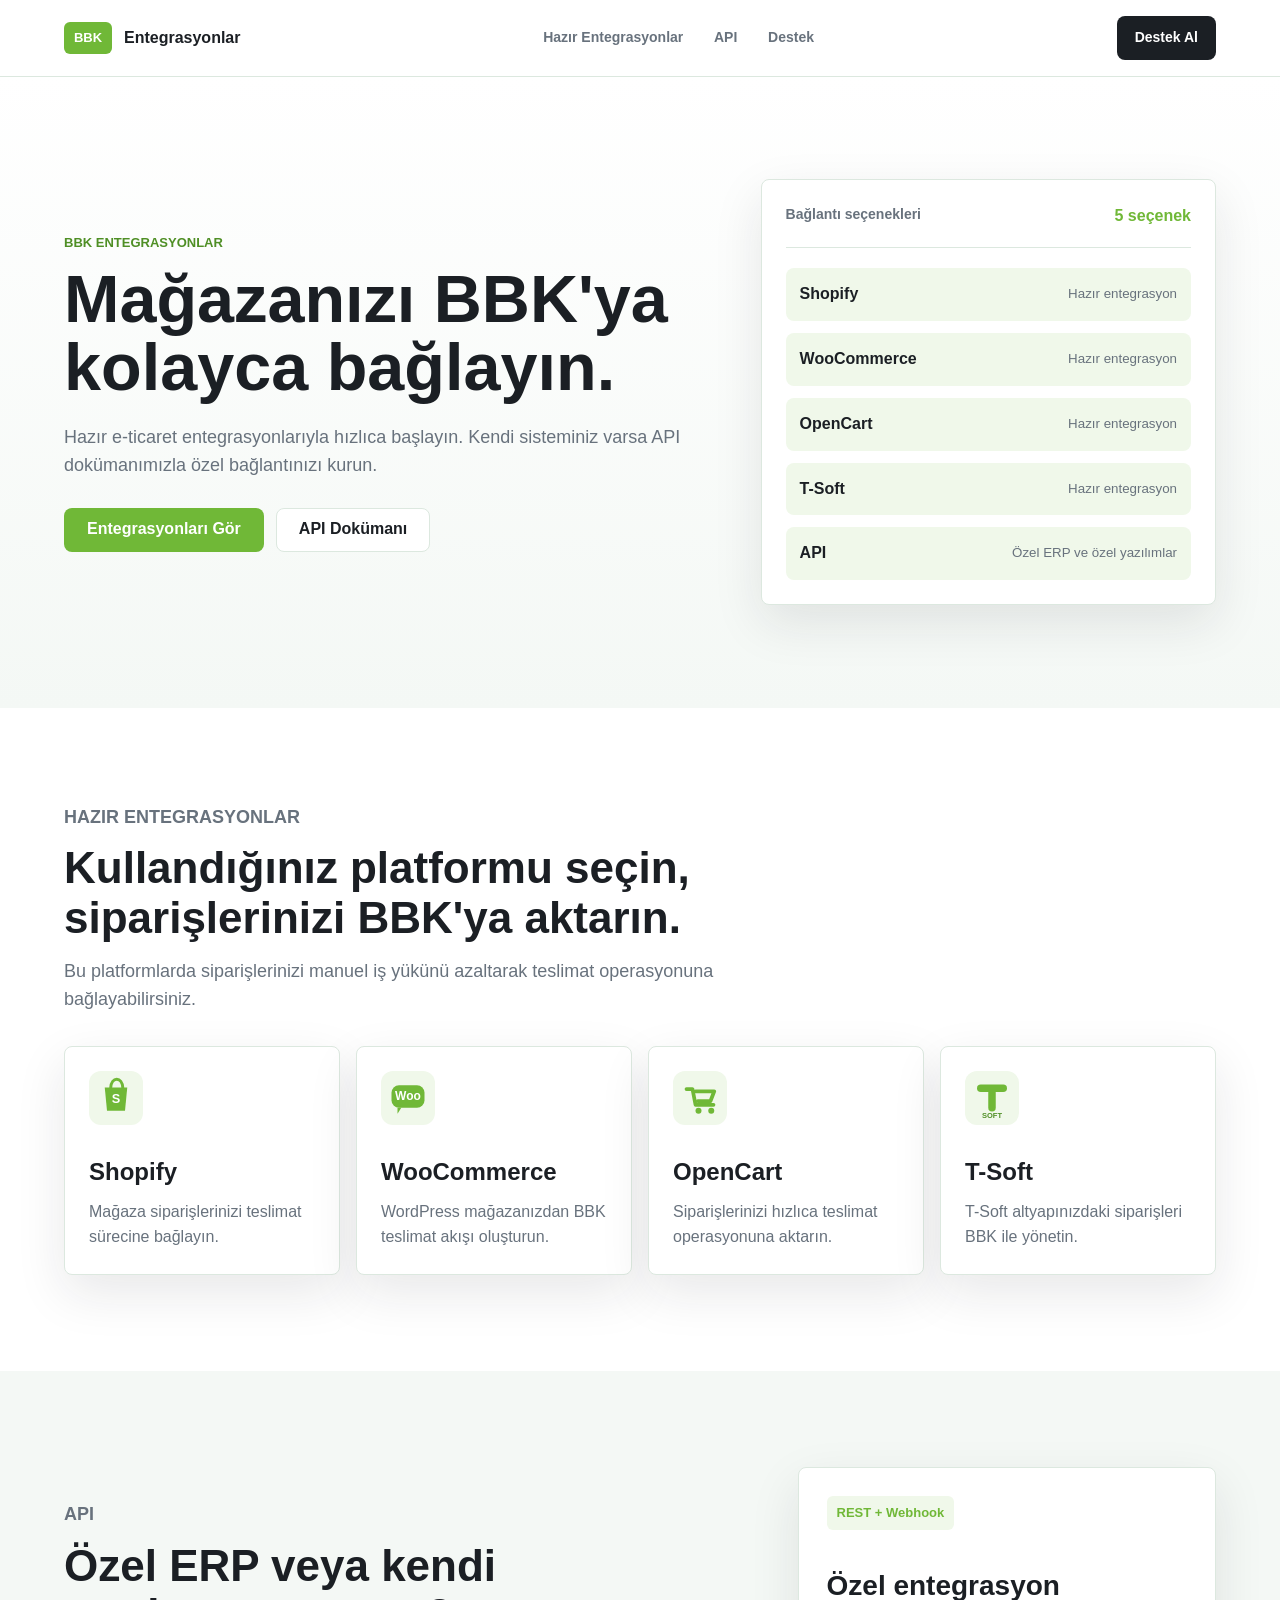
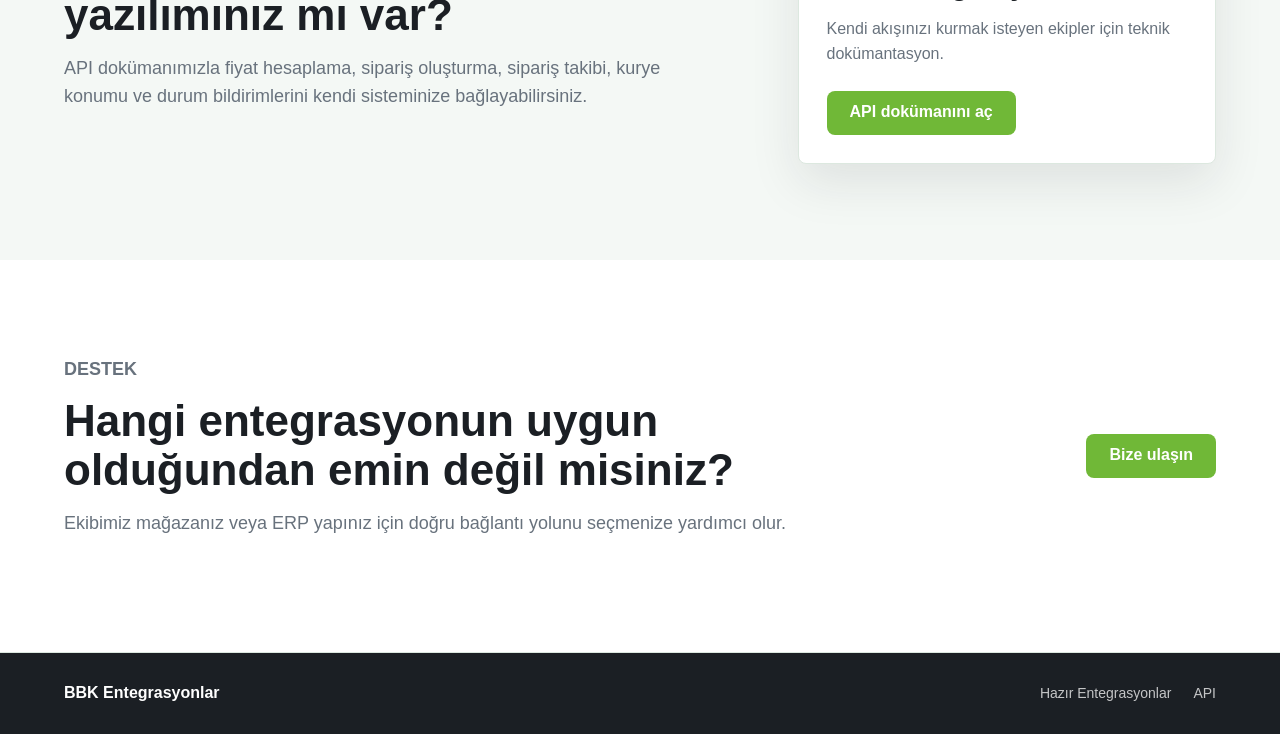
==== index.html @ 5afe287a "Add files via upload" ====
<!doctype html>
<html lang="tr">
  <head>
    <meta charset="UTF-8" />
    <meta name="viewport" content="width=device-width, initial-scale=1.0" />
    <title>BBK Entegrasyonlar</title>
    <meta
      name="description"
      content="BBK ile Shopify, WooCommerce, OpenCart, T-Soft veya API üzerinden kolayca entegrasyon yapın."
    />
    <link rel="stylesheet" href="styles.css" />
  </head>
  <body>
    <header class="site-header">
      <a class="brand" href="#" aria-label="BBK Entegrasyonlar ana sayfa">
        <span class="brand-mark">BBK</span>
        <span>Entegrasyonlar</span>
      </a>
      <nav class="main-nav" aria-label="Ana navigasyon">
        <a href="#ready-integrations">Hazır Entegrasyonlar</a>
        <a href="#api">API</a>
        <a href="#support">Destek</a>
      </nav>
      <a class="header-action" href="#support">Destek Al</a>
    </header>

    <main>
      <section class="hero">
        <div class="hero-copy">
          <p class="eyebrow">BBK Entegrasyonlar</p>
          <h1>Mağazanızı BBK'ya kolayca bağlayın.</h1>
          <p class="hero-lede">
            Hazır e-ticaret entegrasyonlarıyla hızlıca başlayın. Kendi sisteminiz
            varsa API dokümanımızla özel bağlantınızı kurun.
          </p>
          <div class="hero-actions">
            <a class="button primary" href="#ready-integrations">Entegrasyonları Gör</a>
            <a
              class="button secondary"
              href="https://iremarslaner-sudo.github.io/banabikurye-api-docs/"
              target="_blank"
              rel="noreferrer"
              >API Dokümanı</a
            >
          </div>
        </div>
        <div class="hero-panel" aria-label="Entegrasyon seçenekleri özeti">
          <div class="panel-header">
            <span>Bağlantı seçenekleri</span>
            <strong>5 seçenek</strong>
          </div>
          <ul>
            <li><a href="shopify.html"><span>Shopify</span><small>Hazır entegrasyon</small></a></li>
            <li><a href="woocommerce.html"><span>WooCommerce</span><small>Hazır entegrasyon</small></a></li>
            <li><a href="opencart.html"><span>OpenCart</span><small>Hazır entegrasyon</small></a></li>
            <li><a href="t-soft.html"><span>T-Soft</span><small>Hazır entegrasyon</small></a></li>
            <li>
              <a href="https://iremarslaner-sudo.github.io/banabikurye-api-docs/" target="_blank" rel="noreferrer">
                <span>API</span><small>Özel ERP ve özel yazılımlar</small>
              </a>
            </li>
          </ul>
        </div>
      </section>

      <section class="ready-integrations" id="ready-integrations">
        <div class="section-heading">
          <p class="eyebrow">Hazır Entegrasyonlar</p>
          <h2>Kullandığınız platformu seçin, siparişlerinizi BBK'ya aktarın.</h2>
          <p>
            Bu platformlarda siparişlerinizi manuel iş yükünü azaltarak teslimat
            operasyonuna bağlayabilirsiniz.
          </p>
        </div>
        <div class="integration-grid">
          <a class="integration-card" href="shopify.html">
            <img src="assets/logos/shopify.svg" alt="" />
            <strong>Shopify</strong>
            <span>Mağaza siparişlerinizi teslimat sürecine bağlayın.</span>
          </a>
          <a class="integration-card" href="woocommerce.html">
            <img src="assets/logos/woocommerce.svg" alt="" />
            <strong>WooCommerce</strong>
            <span>WordPress mağazanızdan BBK teslimat akışı oluşturun.</span>
          </a>
          <a class="integration-card" href="opencart.html">
            <img src="assets/logos/opencart.svg" alt="" />
            <strong>OpenCart</strong>
            <span>Siparişlerinizi hızlıca teslimat operasyonuna aktarın.</span>
          </a>
          <a class="integration-card" href="t-soft.html">
            <img src="assets/logos/tsoft.svg" alt="" />
            <strong>T-Soft</strong>
            <span>T-Soft altyapınızdaki siparişleri BBK ile yönetin.</span>
          </a>
        </div>
      </section>

      <section class="api-section" id="api">
        <div class="api-copy">
          <p class="eyebrow">API</p>
          <h2>Özel ERP veya kendi yazılımınız mı var?</h2>
          <p>
            API dokümanımızla fiyat hesaplama, sipariş oluşturma, sipariş takibi,
            kurye konumu ve durum bildirimlerini kendi sisteminize bağlayabilirsiniz.
          </p>
        </div>
        <div class="api-card">
          <span>REST + Webhook</span>
          <strong>Özel entegrasyon</strong>
          <p>Kendi akışınızı kurmak isteyen ekipler için teknik dokümantasyon.</p>
          <a
            class="button primary"
            href="https://iremarslaner-sudo.github.io/banabikurye-api-docs/"
            target="_blank"
            rel="noreferrer"
            >API dokümanını aç</a
          >
        </div>
      </section>

      <section class="support" id="support">
        <div>
          <p class="eyebrow">Destek</p>
          <h2>Hangi entegrasyonun uygun olduğundan emin değil misiniz?</h2>
          <p>Ekibimiz mağazanız veya ERP yapınız için doğru bağlantı yolunu seçmenize yardımcı olur.</p>
        </div>
        <a class="button primary" href="mailto:entegrasyon@banabikurye.com">Bize ulaşın</a>
      </section>
    </main>

    <footer class="site-footer">
      <span>BBK Entegrasyonlar</span>
      <nav aria-label="Alt navigasyon">
        <a href="#ready-integrations">Hazır Entegrasyonlar</a>
        <a href="#api">API</a>
      </nav>
    </footer>
  </body>
</html>
---- styles.css ----
:root {
  --ink: #1b1f24;
  --muted: #68727d;
  --paper: #ffffff;
  --soft: #f4f8f5;
  --line: #dce8df;
  --green: #70B837;
  --green-dark: #4f8f25;
  --green-soft: #f0f8ea;
  --shadow: 0 18px 50px rgba(26, 31, 36, 0.1);
}

* {
  box-sizing: border-box;
}

html {
  scroll-behavior: smooth;
}

body {
  margin: 0;
  color: var(--ink);
  background: var(--soft);
  font-family: Arial, Helvetica, sans-serif;
  line-height: 1.55;
}

a {
  color: inherit;
  text-decoration: none;
}

.site-header {
  position: sticky;
  top: 0;
  z-index: 10;
  display: flex;
  align-items: center;
  justify-content: space-between;
  gap: 24px;
  min-height: 74px;
  padding: 16px clamp(20px, 5vw, 72px);
  border-bottom: 1px solid var(--line);
  background: rgba(255, 255, 255, 0.94);
  backdrop-filter: blur(12px);
}

.brand {
  display: inline-flex;
  align-items: center;
  gap: 12px;
  font-weight: 800;
  white-space: nowrap;
}

.brand-mark {
  display: grid;
  width: 48px;
  height: 32px;
  place-items: center;
  border-radius: 6px;
  background: var(--green);
  color: #fff;
  font-size: 13px;
}

.main-nav {
  display: flex;
  gap: clamp(16px, 2.4vw, 32px);
  color: var(--muted);
  font-size: 14px;
  font-weight: 700;
}

.main-nav a:hover {
  color: var(--ink);
}

.header-action,
.button {
  display: inline-flex;
  min-height: 44px;
  align-items: center;
  justify-content: center;
  border-radius: 8px;
  font-weight: 800;
}

.header-action {
  padding: 0 18px;
  background: var(--ink);
  color: #fff;
  font-size: 14px;
}

.button {
  padding: 0 22px;
  border: 1px solid transparent;
}

.button.primary {
  background: var(--green);
  color: #fff;
}

.button.secondary {
  border-color: var(--line);
  background: #fff;
}

.hero {
  display: grid;
  grid-template-columns: minmax(0, 0.98fr) minmax(320px, 0.72fr);
  gap: clamp(32px, 6vw, 82px);
  align-items: center;
  padding: clamp(52px, 8vw, 112px) clamp(20px, 5vw, 72px);
  background: linear-gradient(180deg, #fff 0%, var(--soft) 100%);
}

.hero-copy {
  max-width: 720px;
}

.eyebrow {
  margin: 0 0 12px;
  color: var(--green-dark);
  font-size: 13px;
  font-weight: 800;
  letter-spacing: 0;
  text-transform: uppercase;
}

h1,
h2,
p {
  margin-top: 0;
}

h1 {
  max-width: 680px;
  margin-bottom: 22px;
  font-size: clamp(40px, 5.2vw, 72px);
  line-height: 1.03;
  letter-spacing: 0;
}

h2 {
  margin-bottom: 16px;
  font-size: clamp(28px, 3.5vw, 44px);
  line-height: 1.12;
  letter-spacing: 0;
}

.hero-lede,
.section-heading p,
.api-copy p,
.support p {
  color: var(--muted);
  font-size: 18px;
}

.hero-lede {
  max-width: 620px;
  margin-bottom: 28px;
}

.hero-actions {
  display: flex;
  flex-wrap: wrap;
  gap: 12px;
}

.hero-panel,
.integration-card,
.api-card {
  border: 1px solid var(--line);
  border-radius: 8px;
  background: var(--paper);
  box-shadow: var(--shadow);
}

.hero-panel {
  padding: 24px;
}

.panel-header {
  display: flex;
  justify-content: space-between;
  gap: 16px;
  margin-bottom: 20px;
  padding-bottom: 18px;
  border-bottom: 1px solid var(--line);
}

.panel-header span {
  color: var(--muted);
  font-size: 14px;
  font-weight: 700;
}

.panel-header strong {
  color: var(--green);
}

.hero-panel ul {
  display: grid;
  gap: 12px;
  margin: 0;
  padding: 0;
  list-style: none;
}

.hero-panel li a {
  display: flex;
  align-items: center;
  justify-content: space-between;
  gap: 16px;
  padding: 14px;
  border-radius: 8px;
  background: var(--green-soft);
  transition: transform 0.18s ease;
}

.hero-panel li a:hover {
  transform: translateY(-1px);
}

.hero-panel li span {
  font-weight: 800;
}

.hero-panel small {
  color: var(--muted);
  text-align: right;
}

.ready-integrations,
.api-section,
.support {
  padding: clamp(58px, 8vw, 96px) clamp(20px, 5vw, 72px);
}

.ready-integrations {
  background: #fff;
}

.section-heading {
  max-width: 760px;
  margin-bottom: 32px;
}

.integration-grid {
  display: grid;
  grid-template-columns: repeat(4, minmax(0, 1fr));
  gap: 16px;
}

.integration-card {
  display: block;
  min-height: 190px;
  padding: 24px;
  transition: border-color 0.18s ease, transform 0.18s ease;
}

.integration-card:hover {
  border-color: rgba(112, 184, 55, 0.36);
  transform: translateY(-2px);
}

.integration-card img {
  display: block;
  width: 54px;
  height: 54px;
  margin-bottom: 28px;
}

.integration-grid strong {
  display: block;
  margin-bottom: 10px;
  font-size: 24px;
}

.integration-grid span,
.api-card p {
  color: var(--muted);
}

.api-section {
  display: grid;
  grid-template-columns: minmax(0, 0.8fr) minmax(320px, 0.5fr);
  gap: clamp(28px, 5vw, 72px);
  align-items: center;
  background: var(--soft);
}

.api-copy {
  max-width: 660px;
}

.api-card {
  padding: 28px;
}

.api-card span {
  display: inline-flex;
  margin-bottom: 34px;
  padding: 7px 10px;
  border-radius: 6px;
  background: var(--green-soft);
  color: var(--green);
  font-size: 13px;
  font-weight: 800;
}

.api-card strong {
  display: block;
  margin-bottom: 10px;
  font-size: 28px;
}

.api-card p {
  margin-bottom: 24px;
}

.support {
  display: flex;
  align-items: center;
  justify-content: space-between;
  gap: 28px;
  background: #fff;
}

.support div {
  max-width: 740px;
}

.guide-hero {
  display: grid;
  grid-template-columns: minmax(0, 0.9fr) minmax(280px, 0.42fr);
  gap: clamp(28px, 5vw, 72px);
  align-items: center;
  padding: clamp(48px, 7vw, 92px) clamp(20px, 5vw, 72px);
  background: linear-gradient(180deg, #fff 0%, var(--soft) 100%);
}

.guide-hero-copy {
  max-width: 760px;
}

.guide-hero h1 {
  max-width: 760px;
}

.guide-logo-card {
  display: grid;
  min-height: 260px;
  place-items: center;
  border: 1px solid var(--line);
  border-radius: 8px;
  background: #fff;
  box-shadow: var(--shadow);
}

.guide-logo-card img {
  width: 118px;
  height: 118px;
}

.guide-layout {
  display: grid;
  grid-template-columns: minmax(0, 1fr) 320px;
  gap: clamp(28px, 5vw, 56px);
  align-items: start;
  padding: clamp(54px, 7vw, 90px) clamp(20px, 5vw, 72px);
  background: #fff;
}

.guide-steps {
  display: grid;
  gap: 16px;
  margin: 0;
  padding: 0;
  list-style: none;
  counter-reset: steps;
}

.guide-steps li {
  position: relative;
  padding: 24px 24px 24px 76px;
  border: 1px solid var(--line);
  border-radius: 8px;
  background: #fff;
}

.guide-steps li::before {
  position: absolute;
  top: 24px;
  left: 24px;
  display: grid;
  width: 34px;
  height: 34px;
  place-items: center;
  border-radius: 50%;
  background: var(--green);
  color: #fff;
  content: counter(steps);
  counter-increment: steps;
  font-size: 14px;
  font-weight: 800;
}

.guide-steps h2 {
  margin-bottom: 8px;
  font-size: 22px;
}

.guide-steps p,
.guide-note p,
.related-guides a span {
  color: var(--muted);
}

.guide-side {
  display: grid;
  gap: 16px;
}

.guide-note,
.related-guides {
  padding: 22px;
  border: 1px solid var(--line);
  border-radius: 8px;
  background: var(--soft);
}

.guide-note h2,
.related-guides h2 {
  margin-bottom: 12px;
  font-size: 20px;
}

.related-guides nav {
  display: grid;
  gap: 10px;
}

.related-guides a {
  display: flex;
  align-items: center;
  justify-content: space-between;
  gap: 12px;
  padding: 12px 0;
  border-top: 1px solid var(--line);
  font-weight: 800;
}

.related-guides a:first-child {
  border-top: 0;
}

.site-footer {
  display: flex;
  align-items: center;
  justify-content: space-between;
  gap: 20px;
  padding: 28px clamp(20px, 5vw, 72px);
  border-top: 1px solid var(--line);
  background: var(--ink);
  color: #fff;
}

.site-footer span {
  font-weight: 800;
}

.site-footer nav {
  display: flex;
  gap: 22px;
  color: rgba(255, 255, 255, 0.74);
  font-size: 14px;
}

@media (max-width: 980px) {
  .hero,
  .api-section,
  .guide-hero,
  .guide-layout {
    grid-template-columns: 1fr;
  }

  .integration-grid {
    grid-template-columns: repeat(2, minmax(0, 1fr));
  }
}

@media (max-width: 720px) {
  .site-header {
    position: static;
    align-items: stretch;
    flex-direction: column;
  }

  .main-nav {
    overflow-x: auto;
    padding-bottom: 4px;
  }

  .header-action,
  .button,
  .support .button {
    width: 100%;
  }

  h1 {
    font-size: 42px;
  }

  .hero-actions,
  .support,
  .site-footer {
    align-items: stretch;
    flex-direction: column;
  }

  .integration-grid {
    grid-template-columns: 1fr;
  }

  .hero-panel li a {
    align-items: flex-start;
    flex-direction: column;
    gap: 4px;
  }

  .hero-panel small {
    text-align: left;
  }

  .site-footer nav {
    flex-wrap: wrap;
  }

  .guide-steps li {
    padding: 72px 20px 22px;
  }

  .guide-steps li::before {
    left: 20px;
  }
}
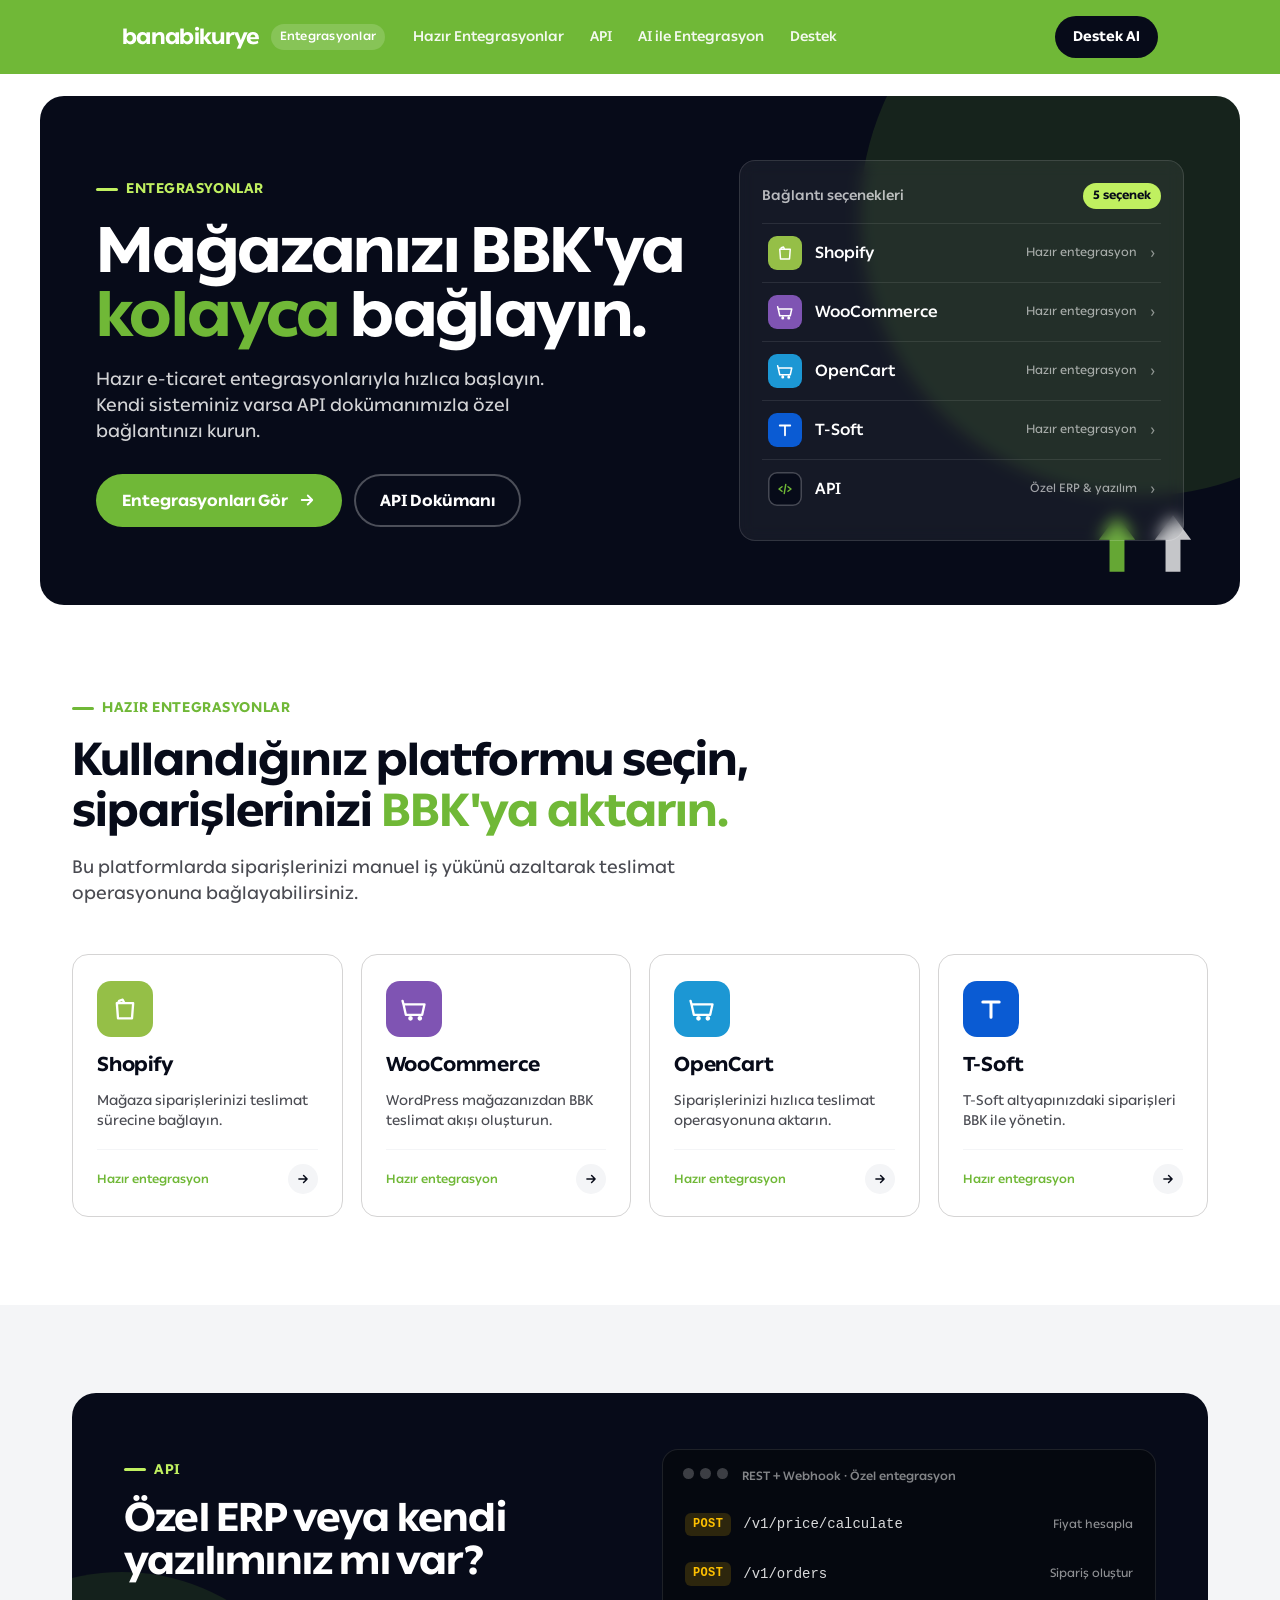
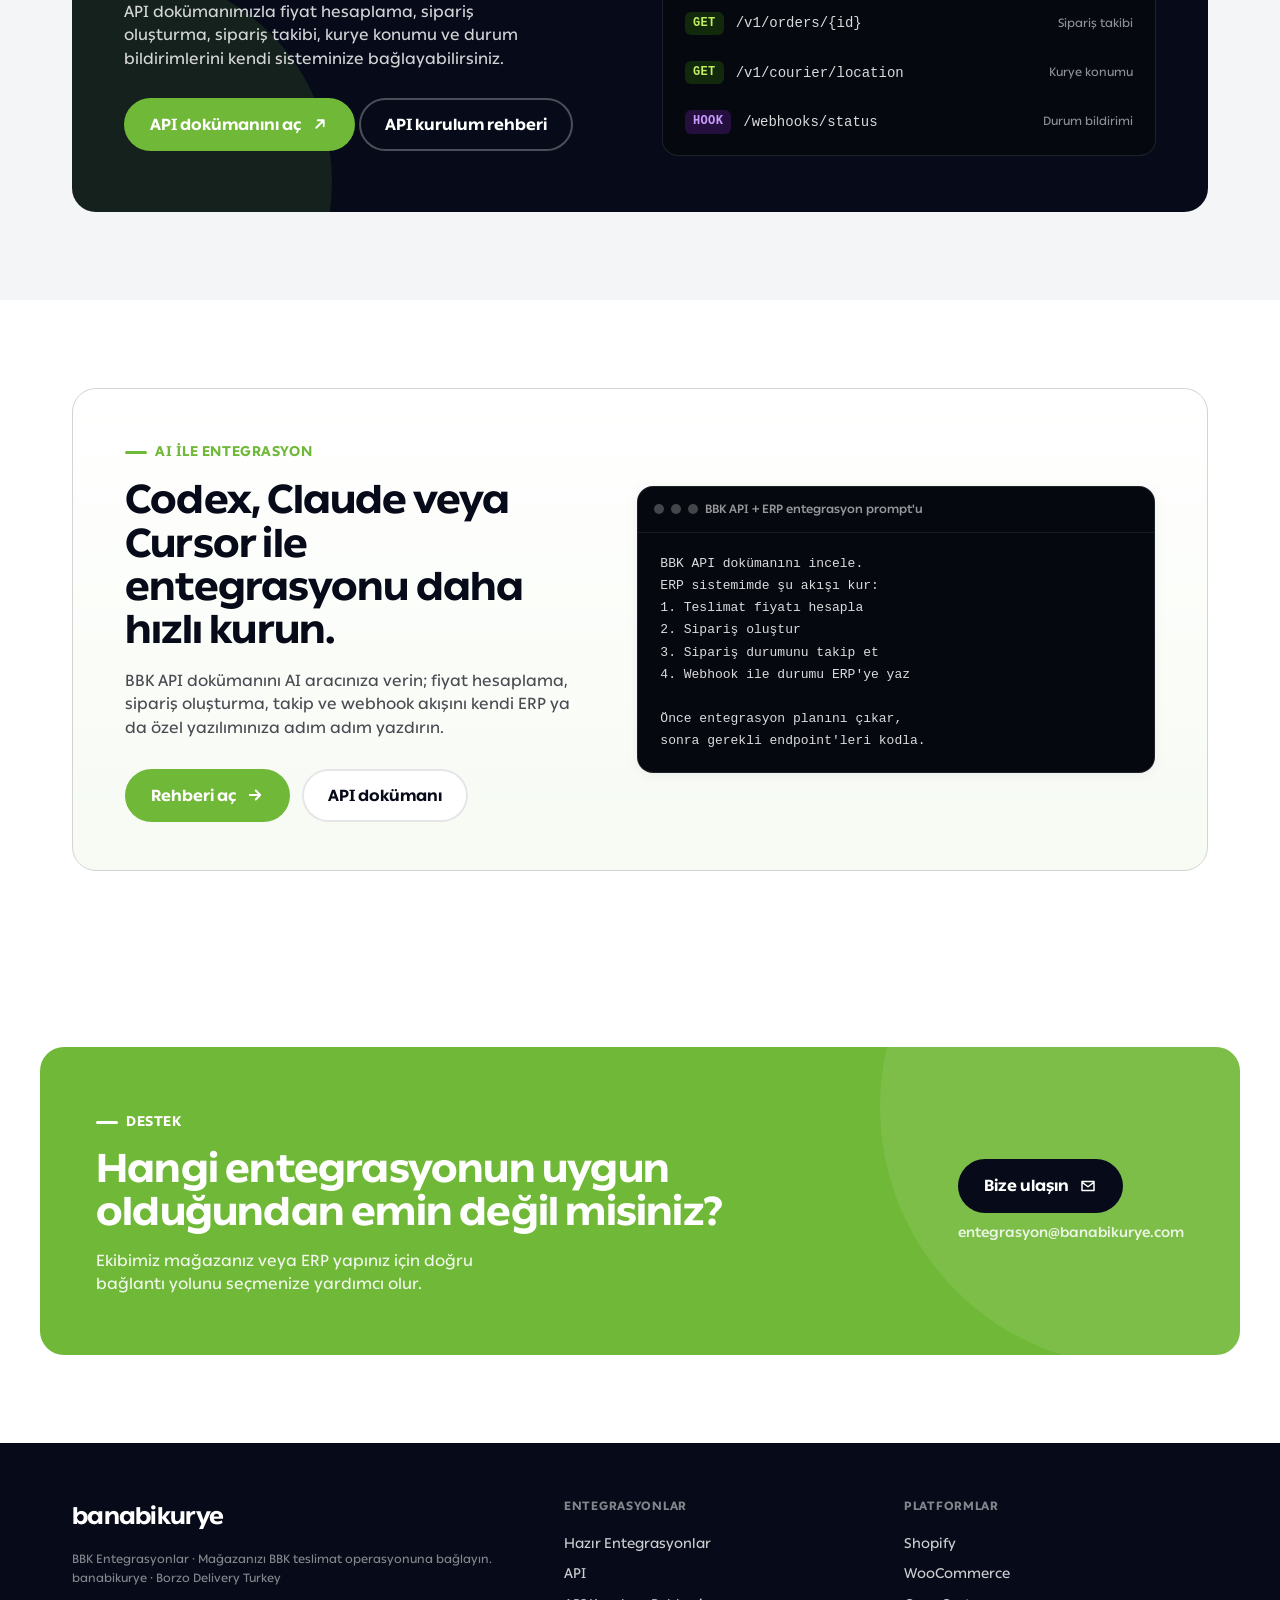
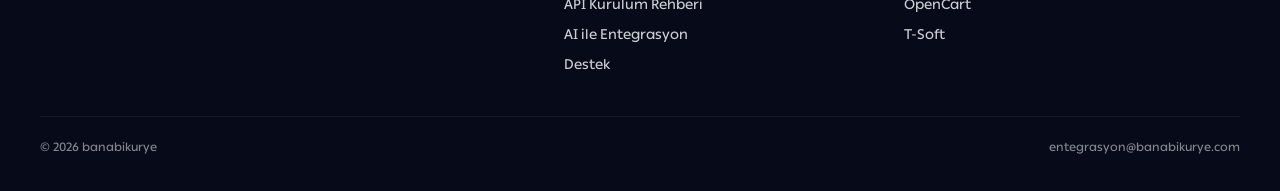
==== commit 59619309: "Add files via upload" ====
--- a/index.html
+++ b/index.html
@@ -1,140 +1,237 @@
 <!doctype html>
 <html lang="tr">
-  <head>
-    <meta charset="UTF-8" />
-    <meta name="viewport" content="width=device-width, initial-scale=1.0" />
-    <title>BBK Entegrasyonlar</title>
-    <meta
-      name="description"
-      content="BBK ile Shopify, WooCommerce, OpenCart, T-Soft veya API üzerinden kolayca entegrasyon yapın."
-    />
-    <link rel="stylesheet" href="styles.css" />
-  </head>
-  <body>
-    <header class="site-header">
-      <a class="brand" href="#" aria-label="BBK Entegrasyonlar ana sayfa">
-        <span class="brand-mark">BBK</span>
-        <span>Entegrasyonlar</span>
-      </a>
-      <nav class="main-nav" aria-label="Ana navigasyon">
-        <a href="#ready-integrations">Hazır Entegrasyonlar</a>
-        <a href="#api">API</a>
-        <a href="#support">Destek</a>
-      </nav>
-      <a class="header-action" href="#support">Destek Al</a>
-    </header>
-
-    <main>
-      <section class="hero">
-        <div class="hero-copy">
-          <p class="eyebrow">BBK Entegrasyonlar</p>
-          <h1>Mağazanızı BBK'ya kolayca bağlayın.</h1>
-          <p class="hero-lede">
-            Hazır e-ticaret entegrasyonlarıyla hızlıca başlayın. Kendi sisteminiz
-            varsa API dokümanımızla özel bağlantınızı kurun.
-          </p>
-          <div class="hero-actions">
-            <a class="button primary" href="#ready-integrations">Entegrasyonları Gör</a>
-            <a
-              class="button secondary"
-              href="https://iremarslaner-sudo.github.io/banabikurye-api-docs/"
-              target="_blank"
-              rel="noreferrer"
-              >API Dokümanı</a
-            >
-          </div>
+<head>
+  <meta charset="UTF-8" />
+  <meta name="viewport" content="width=device-width, initial-scale=1.0" />
+  <title>BBK Entegrasyonlar</title>
+  <meta name="description" content="Mağazanızı BBK teslimat operasyonuna Shopify, WooCommerce, OpenCart, T-Soft veya API ile bağlayın." />
+  <link rel="stylesheet" href="styles.css" />
+</head>
+<body class="home-exact">
+<header class="bar">
+  <div class="wrap">
+    <a class="brand" href="#top" data-screen-label="Brand">
+      <span class="word">banabikurye</span>
+      <span class="sub">Entegrasyonlar</span>
+    </a>
+    <nav>
+      <a href="#ready-integrations">Hazır Entegrasyonlar</a>
+      <a href="#api">API</a>
+      <a href="ai-entegrasyon.html">AI ile Entegrasyon</a>
+      <a href="#support">Destek</a>
+    </nav>
+    <a class="btn btn-ink btn-sm" href="#support">Destek Al</a>
+  </div>
+</header>
+
+<div id="top" class="hero" data-screen-label="Hero">
+  <div class="hero-card">
+    <div class="hero-blob"></div>
+    <div class="hero-arrows">
+      <svg viewBox="0 0 80 120" fill="none"><path d="M40 8 L74 54 L54 54 L54 114 L26 114 L26 54 L6 54 Z" fill="#70B837"></path></svg>
+      <svg viewBox="0 0 80 120" fill="none"><path d="M40 8 L74 54 L54 54 L54 114 L26 114 L26 54 L6 54 Z" fill="#fff" opacity="0.85"></path></svg>
+    </div>
+    <div class="hero-l">
+      <span class="eyebrow on-dark">Entegrasyonlar</span>
+      <h1>Mağazanızı BBK'ya <span class="accent">kolayca</span> bağlayın.</h1>
+      <p class="lead">Hazır e-ticaret entegrasyonlarıyla hızlıca başlayın. Kendi sisteminiz varsa API dokümanımızla özel bağlantınızı kurun.</p>
+      <div class="hero-cta">
+        <a class="btn btn-primary" href="#ready-integrations">
+          Entegrasyonları Gör
+          <svg viewBox="0 0 24 24" fill="none"><path d="M5 12h14M13 6l6 6-6 6" stroke="currentColor" stroke-width="2.4" stroke-linecap="round" stroke-linejoin="round"></path></svg>
+        </a>
+        <a class="btn btn-ghost" href="https://iremarslaner-sudo.github.io/banabikurye-api-docs/" target="_blank" rel="noreferrer">API Dokümanı</a>
+      </div>
+    </div>
+    <div class="opts">
+      <div class="opts-head">
+        <span class="lbl">Bağlantı seçenekleri</span>
+        <span class="cnt">5 seçenek</span>
+      </div>
+      <a class="opt-row" href="shopify.html">
+        <span class="tile" style="background:#95BF47;">
+          <svg width="18" height="18" viewBox="0 0 24 24" fill="none"><path d="M6 7l1-2 3-1 1 2M5 7h14l-1 13H6L5 7z" stroke="#fff" stroke-width="2" stroke-linejoin="round" stroke-linecap="round"></path></svg>
+        </span>
+        <span class="nm">Shopify</span>
+        <span class="dt">Hazır entegrasyon</span>
+        <span class="arr">›</span>
+      </a>
+      <a class="opt-row" href="woocommerce.html">
+        <span class="tile" style="background:#7F54B3;">
+          <svg width="18" height="18" viewBox="0 0 24 24" fill="none"><path d="M3 8h18l-2 9H5L3 8zM3 8l-.8-3M9 21a1 1 0 100-2 1 1 0 000 2zM17 21a1 1 0 100-2 1 1 0 000 2z" stroke="#fff" stroke-width="2" stroke-linecap="round" stroke-linejoin="round"></path></svg>
+        </span>
+        <span class="nm">WooCommerce</span>
+        <span class="dt">Hazır entegrasyon</span>
+        <span class="arr">›</span>
+      </a>
+      <a class="opt-row" href="opencart.html">
+        <span class="tile" style="background:#1C97D4;">
+          <svg width="18" height="18" viewBox="0 0 24 24" fill="none"><path d="M3 8h18l-2 9H5L3 8zM3 8l-.8-3M9 21a1 1 0 100-2 1 1 0 000 2zM17 21a1 1 0 100-2 1 1 0 000 2z" stroke="#fff" stroke-width="2" stroke-linecap="round" stroke-linejoin="round"></path></svg>
+        </span>
+        <span class="nm">OpenCart</span>
+        <span class="dt">Hazır entegrasyon</span>
+        <span class="arr">›</span>
+      </a>
+      <a class="opt-row" href="t-soft.html">
+        <span class="tile" style="background:#0A5BD3;">
+          <svg width="18" height="18" viewBox="0 0 24 24" fill="none"><path d="M5 6h14M12 6v13" stroke="#fff" stroke-width="2.4" stroke-linecap="round"></path></svg>
+        </span>
+        <span class="nm">T-Soft</span>
+        <span class="dt">Hazır entegrasyon</span>
+        <span class="arr">›</span>
+      </a>
+      <a class="opt-row" href="https://iremarslaner-sudo.github.io/banabikurye-api-docs/" target="_blank" rel="noreferrer">
+        <span class="tile" style="background:var(--bb-ink);box-shadow:inset 0 0 0 1.5px rgba(255,255,255,.25);">
+          <svg width="18" height="18" viewBox="0 0 24 24" fill="none"><path d="M8 9l-4 3 4 3M16 9l4 3-4 3M13 6l-2 12" stroke="#70B837" stroke-width="2" stroke-linecap="round" stroke-linejoin="round"></path></svg>
+        </span>
+        <span class="nm">API</span>
+        <span class="dt">Özel ERP &amp; yazılım</span>
+        <span class="arr">›</span>
+      </a>
+    </div>
+  </div>
+</div>
+
+<section id="ready-integrations" data-screen-label="Hazır Entegrasyonlar">
+  <div class="wrap">
+    <div class="sec-head">
+      <span class="eyebrow">Hazır Entegrasyonlar</span>
+      <h2>Kullandığınız platformu seçin, siparişlerinizi <span class="accent">BBK'ya aktarın.</span></h2>
+      <p>Bu platformlarda siparişlerinizi manuel iş yükünü azaltarak teslimat operasyonuna bağlayabilirsiniz.</p>
+    </div>
+    <div class="cards">
+      <a class="pcard" href="shopify.html">
+        <span class="tile" style="background:#95BF47;"><svg width="28" height="28" viewBox="0 0 24 24" fill="none"><path d="M6 7l1-2 3-1 1 2M5 7h14l-1 13H6L5 7z" stroke="#fff" stroke-width="2" stroke-linejoin="round" stroke-linecap="round"></path></svg></span>
+        <h3>Shopify</h3>
+        <p>Mağaza siparişlerinizi teslimat sürecine bağlayın.</p>
+        <div class="foot"><span class="tag">Hazır entegrasyon</span><span class="go"><svg width="14" height="14" viewBox="0 0 24 24" fill="none"><path d="M5 12h14M13 6l6 6-6 6" stroke="currentColor" stroke-width="2.6" stroke-linecap="round" stroke-linejoin="round"></path></svg></span></div>
+      </a>
+      <a class="pcard" href="woocommerce.html">
+        <span class="tile" style="background:#7F54B3;"><svg width="28" height="28" viewBox="0 0 24 24" fill="none"><path d="M3 8h18l-2 9H5L3 8zM3 8l-.8-3M9 21a1 1 0 100-2 1 1 0 000 2zM17 21a1 1 0 100-2 1 1 0 000 2z" stroke="#fff" stroke-width="2" stroke-linecap="round" stroke-linejoin="round"></path></svg></span>
+        <h3>WooCommerce</h3>
+        <p>WordPress mağazanızdan BBK teslimat akışı oluşturun.</p>
+        <div class="foot"><span class="tag">Hazır entegrasyon</span><span class="go"><svg width="14" height="14" viewBox="0 0 24 24" fill="none"><path d="M5 12h14M13 6l6 6-6 6" stroke="currentColor" stroke-width="2.6" stroke-linecap="round" stroke-linejoin="round"></path></svg></span></div>
+      </a>
+      <a class="pcard" href="opencart.html">
+        <span class="tile" style="background:#1C97D4;"><svg width="28" height="28" viewBox="0 0 24 24" fill="none"><path d="M3 8h18l-2 9H5L3 8zM3 8l-.8-3M9 21a1 1 0 100-2 1 1 0 000 2zM17 21a1 1 0 100-2 1 1 0 000 2z" stroke="#fff" stroke-width="2" stroke-linecap="round" stroke-linejoin="round"></path></svg></span>
+        <h3>OpenCart</h3>
+        <p>Siparişlerinizi hızlıca teslimat operasyonuna aktarın.</p>
+        <div class="foot"><span class="tag">Hazır entegrasyon</span><span class="go"><svg width="14" height="14" viewBox="0 0 24 24" fill="none"><path d="M5 12h14M13 6l6 6-6 6" stroke="currentColor" stroke-width="2.6" stroke-linecap="round" stroke-linejoin="round"></path></svg></span></div>
+      </a>
+      <a class="pcard" href="t-soft.html">
+        <span class="tile" style="background:#0A5BD3;"><svg width="28" height="28" viewBox="0 0 24 24" fill="none"><path d="M5 6h14M12 6v13" stroke="#fff" stroke-width="2.6" stroke-linecap="round"></path></svg></span>
+        <h3>T-Soft</h3>
+        <p>T-Soft altyapınızdaki siparişleri BBK ile yönetin.</p>
+        <div class="foot"><span class="tag">Hazır entegrasyon</span><span class="go"><svg width="14" height="14" viewBox="0 0 24 24" fill="none"><path d="M5 12h14M13 6l6 6-6 6" stroke="currentColor" stroke-width="2.6" stroke-linecap="round" stroke-linejoin="round"></path></svg></span></div>
+      </a>
+    </div>
+  </div>
+</section>
+
+<section id="api" class="api" data-screen-label="API">
+  <div class="wrap">
+    <div class="api-card">
+      <div class="blob"></div>
+      <div class="api-l">
+        <span class="eyebrow on-dark">API</span>
+        <h2>Özel ERP veya kendi yazılımınız mı var?</h2>
+        <p>API dokümanımızla fiyat hesaplama, sipariş oluşturma, sipariş takibi, kurye konumu ve durum bildirimlerini kendi sisteminize bağlayabilirsiniz.</p>
+        <a class="btn btn-primary" href="https://iremarslaner-sudo.github.io/banabikurye-api-docs/" target="_blank" rel="noreferrer">
+          API dokümanını aç
+          <svg viewBox="0 0 24 24" fill="none"><path d="M7 17L17 7M9 7h8v8" stroke="currentColor" stroke-width="2.4" stroke-linecap="round" stroke-linejoin="round"></path></svg>
+        </a>
+        <a class="btn btn-ghost" href="api-kurulum-rehberi.html">API kurulum rehberi</a>
+      </div>
+      <div class="endpoints">
+        <div class="ep-bar"><i></i><i></i><i></i><span>REST + Webhook · Özel entegrasyon</span></div>
+        <div class="ep"><span class="verb post">POST</span><span class="path">/v1/price/calculate</span><span class="meta">Fiyat hesapla</span></div>
+        <div class="ep"><span class="verb post">POST</span><span class="path">/v1/orders</span><span class="meta">Sipariş oluştur</span></div>
+        <div class="ep"><span class="verb get">GET</span><span class="path">/v1/orders/{id}</span><span class="meta">Sipariş takibi</span></div>
+        <div class="ep"><span class="verb get">GET</span><span class="path">/v1/courier/location</span><span class="meta">Kurye konumu</span></div>
+        <div class="ep"><span class="verb hook">HOOK</span><span class="path">/webhooks/status</span><span class="meta">Durum bildirimi</span></div>
+      </div>
+    </div>
+  </div>
+</section>
+
+<section id="ai-integration" class="ai-home" data-screen-label="AI ile entegrasyon">
+  <div class="wrap">
+    <div class="ai-home-card">
+      <div class="ai-home-copy">
+        <span class="eyebrow">AI ile Entegrasyon</span>
+        <h2>Codex, Claude veya Cursor ile entegrasyonu daha hızlı kurun.</h2>
+        <p>BBK API dokümanını AI aracınıza verin; fiyat hesaplama, sipariş oluşturma, takip ve webhook akışını kendi ERP ya da özel yazılımınıza adım adım yazdırın.</p>
+        <div class="hero-cta">
+          <a class="btn btn-primary" href="ai-entegrasyon.html">
+            Rehberi aç
+            <svg viewBox="0 0 24 24" fill="none"><path d="M5 12h14M13 6l6 6-6 6" stroke="currentColor" stroke-width="2.4" stroke-linecap="round" stroke-linejoin="round"></path></svg>
+          </a>
+          <a class="btn btn-outline" href="https://iremarslaner-sudo.github.io/banabikurye-api-docs/" target="_blank" rel="noreferrer">API dokümanı</a>
         </div>
-        <div class="hero-panel" aria-label="Entegrasyon seçenekleri özeti">
-          <div class="panel-header">
-            <span>Bağlantı seçenekleri</span>
-            <strong>5 seçenek</strong>
-          </div>
-          <ul>
-            <li><a href="shopify.html"><span>Shopify</span><small>Hazır entegrasyon</small></a></li>
-            <li><a href="woocommerce.html"><span>WooCommerce</span><small>Hazır entegrasyon</small></a></li>
-            <li><a href="opencart.html"><span>OpenCart</span><small>Hazır entegrasyon</small></a></li>
-            <li><a href="t-soft.html"><span>T-Soft</span><small>Hazır entegrasyon</small></a></li>
-            <li>
-              <a href="https://iremarslaner-sudo.github.io/banabikurye-api-docs/" target="_blank" rel="noreferrer">
-                <span>API</span><small>Özel ERP ve özel yazılımlar</small>
-              </a>
-            </li>
-          </ul>
-        </div>
-      </section>
-
-      <section class="ready-integrations" id="ready-integrations">
-        <div class="section-heading">
-          <p class="eyebrow">Hazır Entegrasyonlar</p>
-          <h2>Kullandığınız platformu seçin, siparişlerinizi BBK'ya aktarın.</h2>
-          <p>
-            Bu platformlarda siparişlerinizi manuel iş yükünü azaltarak teslimat
-            operasyonuna bağlayabilirsiniz.
-          </p>
-        </div>
-        <div class="integration-grid">
-          <a class="integration-card" href="shopify.html">
-            <img src="assets/logos/shopify.svg" alt="" />
-            <strong>Shopify</strong>
-            <span>Mağaza siparişlerinizi teslimat sürecine bağlayın.</span>
-          </a>
-          <a class="integration-card" href="woocommerce.html">
-            <img src="assets/logos/woocommerce.svg" alt="" />
-            <strong>WooCommerce</strong>
-            <span>WordPress mağazanızdan BBK teslimat akışı oluşturun.</span>
-          </a>
-          <a class="integration-card" href="opencart.html">
-            <img src="assets/logos/opencart.svg" alt="" />
-            <strong>OpenCart</strong>
-            <span>Siparişlerinizi hızlıca teslimat operasyonuna aktarın.</span>
-          </a>
-          <a class="integration-card" href="t-soft.html">
-            <img src="assets/logos/tsoft.svg" alt="" />
-            <strong>T-Soft</strong>
-            <span>T-Soft altyapınızdaki siparişleri BBK ile yönetin.</span>
-          </a>
-        </div>
-      </section>
-
-      <section class="api-section" id="api">
-        <div class="api-copy">
-          <p class="eyebrow">API</p>
-          <h2>Özel ERP veya kendi yazılımınız mı var?</h2>
-          <p>
-            API dokümanımızla fiyat hesaplama, sipariş oluşturma, sipariş takibi,
-            kurye konumu ve durum bildirimlerini kendi sisteminize bağlayabilirsiniz.
-          </p>
-        </div>
-        <div class="api-card">
-          <span>REST + Webhook</span>
-          <strong>Özel entegrasyon</strong>
-          <p>Kendi akışınızı kurmak isteyen ekipler için teknik dokümantasyon.</p>
-          <a
-            class="button primary"
-            href="https://iremarslaner-sudo.github.io/banabikurye-api-docs/"
-            target="_blank"
-            rel="noreferrer"
-            >API dokümanını aç</a
-          >
-        </div>
-      </section>
-
-      <section class="support" id="support">
-        <div>
-          <p class="eyebrow">Destek</p>
-          <h2>Hangi entegrasyonun uygun olduğundan emin değil misiniz?</h2>
-          <p>Ekibimiz mağazanız veya ERP yapınız için doğru bağlantı yolunu seçmenize yardımcı olur.</p>
-        </div>
-        <a class="button primary" href="mailto:entegrasyon@banabikurye.com">Bize ulaşın</a>
-      </section>
-    </main>
-
-    <footer class="site-footer">
-      <span>BBK Entegrasyonlar</span>
-      <nav aria-label="Alt navigasyon">
-        <a href="#ready-integrations">Hazır Entegrasyonlar</a>
-        <a href="#api">API</a>
-      </nav>
-    </footer>
-  </body>
+      </div>
+      <div class="prompt-card" aria-label="AI entegrasyon prompt örneği">
+        <div class="prompt-top"><i></i><i></i><i></i><span>BBK API + ERP entegrasyon prompt'u</span></div>
+        <pre>BBK API dokümanını incele.
+ERP sistemimde şu akışı kur:
+1. Teslimat fiyatı hesapla
+2. Sipariş oluştur
+3. Sipariş durumunu takip et
+4. Webhook ile durumu ERP'ye yaz
+
+Önce entegrasyon planını çıkar,
+sonra gerekli endpoint'leri kodla.</pre>
+      </div>
+    </div>
+  </div>
+</section>
+
+<section id="support" class="support" data-screen-label="Destek">
+  <div class="wrap">
+    <div class="blob"></div>
+    <div class="support-l">
+      <span class="eyebrow on-green">Destek</span>
+      <h2>Hangi entegrasyonun uygun olduğundan emin değil misiniz?</h2>
+      <p>Ekibimiz mağazanız veya ERP yapınız için doğru bağlantı yolunu seçmenize yardımcı olur.</p>
+    </div>
+    <div class="cta-col">
+      <a class="btn btn-ink" href="mailto:entegrasyon@banabikurye.com">
+        Bize ulaşın
+        <svg viewBox="0 0 24 24" fill="none"><path d="M4 6h16v12H4zM4 7l8 6 8-6" stroke="currentColor" stroke-width="2" stroke-linecap="round" stroke-linejoin="round"></path></svg>
+      </a>
+      <span class="mail">entegrasyon@banabikurye.com</span>
+    </div>
+  </div>
+</section>
+
+<footer data-screen-label="Footer">
+  <div class="wrap">
+    <div>
+      <div class="word">banabikurye</div>
+      <div class="legal">
+        BBK Entegrasyonlar · Mağazanızı BBK teslimat operasyonuna bağlayın.<br>
+        banabikurye · Borzo Delivery Turkey
+      </div>
+    </div>
+    <div class="fcol">
+      <h4>Entegrasyonlar</h4>
+      <a href="#ready-integrations">Hazır Entegrasyonlar</a>
+      <a href="#api">API</a>
+      <a href="api-kurulum-rehberi.html">API Kurulum Rehberi</a>
+      <a href="ai-entegrasyon.html">AI ile Entegrasyon</a>
+      <a href="#support">Destek</a>
+    </div>
+    <div class="fcol">
+      <h4>Platformlar</h4>
+      <a href="shopify.html">Shopify</a>
+      <a href="woocommerce.html">WooCommerce</a>
+      <a href="opencart.html">OpenCart</a>
+      <a href="t-soft.html">T-Soft</a>
+    </div>
+  </div>
+  <div class="foot-base">
+    <span>© 2026 banabikurye</span>
+    <span>entegrasyon@banabikurye.com</span>
+  </div>
+</footer>
+</body>
 </html>
--- a/styles.css
+++ b/styles.css
@@ -1,551 +1,1124 @@
+/* banabikurye design tokens — colors, type, radius, shadow, spacing */
+/* banabikurye — fonts
+   Ping LCG is the brand display family. Files live in /fonts/. */
+
+@font-face {
+  font-family: 'Ping LCG';
+  src: url("assets/fonts/ping-100.otf") format('opentype');
+  font-weight: 100; font-style: normal; font-display: swap;
+}
+@font-face {
+  font-family: 'Ping LCG';
+  src: url("assets/fonts/ping-200.otf") format('opentype');
+  font-weight: 200; font-style: normal; font-display: swap;
+}
+@font-face {
+  font-family: 'Ping LCG';
+  src: url("assets/fonts/ping-250.otf") format('opentype');
+  font-weight: 250; font-style: normal; font-display: swap;
+}
+@font-face {
+  font-family: 'Ping LCG';
+  src: url("assets/fonts/ping-300.otf") format('opentype');
+  font-weight: 300; font-style: normal; font-display: swap;
+}
+@font-face {
+  font-family: 'Ping LCG';
+  src: url("assets/fonts/ping-400.otf") format('opentype');
+  font-weight: 400; font-style: normal; font-display: swap;
+}
+@font-face {
+  font-family: 'Ping LCG';
+  src: url("assets/fonts/ping-500.otf") format('opentype');
+  font-weight: 500; font-style: normal; font-display: swap;
+}
+@font-face {
+  font-family: 'Ping LCG';
+  src: url("assets/fonts/ping-700.otf") format('opentype');
+  font-weight: 700; font-style: normal; font-display: swap;
+}
+@font-face {
+  font-family: 'Ping LCG';
+  src: url("assets/fonts/ping-800.otf") format('opentype');
+  font-weight: 800; font-style: normal; font-display: swap;
+}
+@font-face {
+  font-family: 'Ping LCG';
+  src: url("assets/fonts/ping-900.otf") format('opentype');
+  font-weight: 900; font-style: normal; font-display: swap;
+}
+
+
 :root {
-  --ink: #1b1f24;
-  --muted: #68727d;
-  --paper: #ffffff;
-  --soft: #f4f8f5;
-  --line: #dce8df;
-  --green: #70B837;
-  --green-dark: #4f8f25;
-  --green-soft: #f0f8ea;
-  --shadow: 0 18px 50px rgba(26, 31, 36, 0.1);
-}
-
-* {
-  box-sizing: border-box;
-}
-
-html {
-  scroll-behavior: smooth;
-}
-
-body {
+  /* ---------- Color: primary ---------- */
+  --bb-green: #70B837;          /* #70B837 — main green (primary fill) */
+  --bb-green-hover: #63A731;    /* darken 10% for hover */
+  --bb-green-press: #548F2A;    /* darken 20% for press */
+  --bb-green-dark: #315f18;     /* deep green — card backs, depth */
+  --bb-green-mid: #5a982c;      /* mid green — illustration backs */
+  --bb-lime: #C0F060;           /* approximate light lime — secondary chips */
+
+  /* ---------- Color: combo neutrals ---------- */
+  --bb-ink: #070B19;            /* near-black navy — body text, dark panels */
+  --bb-charcoal: #2D2928;       /* warm black — secondary text */
+  --bb-white: #FFFFFF;
+  --bb-bg-soft: #F7F2E9;        /* paper — rarely used, from brand */
+  --bb-stroke: #D5D4D4;         /* hairline borders */
+  --bb-shadow-soft: #E8E8E8;    /* shadow tint */
+
+  /* ---------- Color: accents / illustration ---------- */
+  --bb-yellow: #FFC100;
+  --bb-orange: #FF8700;
+  --bb-red: #FF3800;
+  --bb-pink: #FFC0E8;
+  --bb-purple: #A62EFF;
+  --bb-magenta: #FF0080;        /* hot pink — price-tag capsule */
+  --bb-blue: #0048FF;           /* link blue */
+
+  /* ---------- Semantic colors ---------- */
+  --fg-1: var(--bb-ink);        /* primary text */
+  --fg-2: #4A4B52;              /* secondary text */
+  --fg-3: #8A8C93;              /* tertiary, captions */
+  --fg-on-green: #FFFFFF;       /* text on primary green */
+  --fg-link: var(--bb-blue);
+  --bg-1: #FFFFFF;              /* page background */
+  --bg-2: #F4F5F7;              /* muted surface */
+  --bg-brand: var(--bb-green);
+  --bg-contrast: var(--bb-ink);
+  --border-1: var(--bb-stroke);
+  --focus-ring: var(--bb-blue);
+
+  /* ---------- Typography ---------- */
+  --font-display: 'Ping LCG', ui-rounded, system-ui, -apple-system, 'Segoe UI', sans-serif;
+  --font-body: 'Ping LCG', ui-rounded, system-ui, -apple-system, 'Segoe UI', sans-serif;
+  --font-mono: ui-monospace, 'SFMono-Regular', Menlo, Consolas, monospace;
+
+  --fw-regular: 400;
+  --fw-medium: 500;
+  --fw-bold: 700;
+  --fw-heavy: 800;
+  --fw-black: 900;
+
+  /* Type scale — ratio-ish, rounded to whole px. Display is heavy (140/110/90). */
+  --fs-xs: 12px;
+  --fs-sm: 14px;
+  --fs-md: 16px;
+  --fs-lg: 18px;
+  --fs-xl: 20px;
+  --fs-2xl: 24px;
+  --fs-3xl: 32px;
+  --fs-4xl: 40px;
+  --fs-5xl: 56px;
+  --fs-6xl: 72px;
+  --fs-7xl: 90px;
+  --fs-8xl: 110px;
+  --fs-9xl: 140px;
+
+  /* Line heights */
+  --lh-tight: 1.0;
+  --lh-display: 1.1;
+  --lh-heading: 1.3;
+  --lh-body: 1.45;
+  --lh-loose: 1.6;
+
+  /* ---------- Spacing (4px base) ---------- */
+  --sp-1: 4px;
+  --sp-2: 8px;
+  --sp-3: 12px;
+  --sp-4: 16px;
+  --sp-5: 24px;
+  --sp-6: 32px;
+  --sp-7: 40px;
+  --sp-8: 48px;
+  --sp-9: 64px;
+  --sp-10: 96px;
+
+  /* ---------- Radius ---------- */
+  --r-xs: 6px;
+  --r-sm: 10px;
+  --r-md: 16px;     /* cards */
+  --r-lg: 24px;     /* large cards, bottom sheets */
+  --r-capsule: 27px; /* price-tag capsule (Figma: 26.87px) */
+  --r-phone: 48px;
+  --r-full: 9999px;
+  --r-blob: 322px;  /* decorative giant rounded square */
+
+  /* ---------- Shadow ---------- */
+  --shadow-xs: 0 1px 2px rgba(7, 11, 25, 0.05);
+  --shadow-sm: 0 1px 13px rgba(7, 11, 25, 0.06);     /* Figma capsule shadow */
+  --shadow-md: 0 4px 20px rgba(7, 11, 25, 0.08);
+  --shadow-lg: 0 12px 40px rgba(7, 11, 25, 0.12);
+  --shadow-focus: 0 0 0 2px var(--bg-1), 0 0 0 4px var(--focus-ring);
+
+  /* ---------- Motion ---------- */
+  --ease-out: cubic-bezier(0.2, 0.7, 0.2, 1);
+  --ease-spring: cubic-bezier(0.34, 1.56, 0.64, 1);
+  --dur-snap: 160ms;
+  --dur-base: 240ms;
+  --dur-slow: 360ms;
+
+  /* ---------- Brand rotations ---------- */
+  --tilt-sticker: -7deg;   /* matrix(0.992, -0.124, ...) */
+  --tilt-sticker-rev: 7deg;
+}
+
+/* ---------- Semantic element defaults ---------- */
+html, body {
+  font-family: var(--font-body);
+  color: var(--fg-1);
+  background: var(--bg-1);
+  font-weight: var(--fw-medium);
+  line-height: var(--lh-body);
+  -webkit-font-smoothing: antialiased;
+}
+
+h1, .h1 {
+  font-family: var(--font-display);
+  font-weight: var(--fw-bold);
+  font-size: var(--fs-7xl);
+  line-height: var(--lh-display);
+  letter-spacing: -0.01em;
   margin: 0;
-  color: var(--ink);
-  background: var(--soft);
-  font-family: Arial, Helvetica, sans-serif;
+}
+h2, .h2 {
+  font-family: var(--font-display);
+  font-weight: var(--fw-bold);
+  font-size: var(--fs-5xl);
+  line-height: var(--lh-display);
+  letter-spacing: -0.005em;
+  margin: 0;
+}
+h3, .h3 {
+  font-family: var(--font-display);
+  font-weight: var(--fw-bold);
+  font-size: var(--fs-3xl);
+  line-height: var(--lh-heading);
+  margin: 0;
+}
+h4, .h4 {
+  font-family: var(--font-display);
+  font-weight: var(--fw-bold);
+  font-size: var(--fs-xl);
+  line-height: var(--lh-heading);
+  margin: 0;
+}
+p, .p {
+  font-size: var(--fs-md);
+  font-weight: var(--fw-medium);
+  line-height: var(--lh-body);
+  margin: 0;
+}
+small, .caption {
+  font-size: var(--fs-sm);
+  font-weight: var(--fw-medium);
+  color: var(--fg-2);
+}
+a {
+  color: var(--fg-link);
+  text-decoration: underline;
+  text-underline-offset: 2px;
+}
+code, .code {
+  font-family: var(--font-mono);
+  font-size: 0.92em;
+  background: var(--bg-2);
+  padding: 2px 6px;
+  border-radius: var(--r-xs);
+}
+
+/* ---------- Brand utilities ---------- */
+.bb-panel-green {
+  background: var(--bb-green);
+  color: var(--fg-on-green);
+}
+.bb-panel-dark {
+  background: var(--bb-ink);
+  color: var(--fg-on-green);
+}
+.bb-capsule {
+  display: inline-flex;
+  align-items: center;
+  padding: 14px 22px;
+  border-radius: var(--r-capsule);
+  background: var(--bb-magenta);
+  color: #fff;
+  font-weight: var(--fw-bold);
+  box-shadow: var(--shadow-sm);
+}
+.bb-capsule-tilt {
+  transform: rotate(var(--tilt-sticker));
+}
+.bb-blob {
+  position: absolute;
+  width: 700px;
+  height: 700px;
+  border-radius: var(--r-blob);
+  background: rgba(205, 206, 209, 0.9);
+  mix-blend-mode: multiply;
+  pointer-events: none;
+}
+
+
+  * { box-sizing: border-box; }
+  html { scroll-behavior: smooth; }
+  body { margin: 0; background: var(--bg-1); color: var(--fg-1); font-family: var(--font-body); -webkit-font-smoothing: antialiased; }
+  a { color: inherit; text-decoration: none; }
+  .wrap { max-width: 1100px; margin: 0 auto; padding-inline: 32px; }
+  .accent { color: var(--bb-green); }
+
+  .eyebrow { display: inline-flex; align-items: center; gap: 8px; font-size: var(--fs-sm); font-weight: var(--fw-heavy); letter-spacing: 0.04em; text-transform: uppercase; color: var(--bb-green); }
+  .eyebrow::before { content: ""; width: 22px; height: 3px; border-radius: 2px; background: var(--bb-green); }
+  .eyebrow.on-dark { color: var(--bb-lime); } .eyebrow.on-dark::before { background: var(--bb-lime); }
+
+  .btn { display: inline-flex; align-items: center; gap: 10px; font-family: var(--font-body); font-weight: var(--fw-heavy); font-size: var(--fs-md); border: none; cursor: pointer; padding: 15px 26px; border-radius: var(--r-full); transition: transform var(--dur-snap) var(--ease-out), background var(--dur-snap) var(--ease-out), box-shadow var(--dur-snap) var(--ease-out); white-space: nowrap; }
+  .btn svg { width: 18px; height: 18px; }
+  .btn-primary { background: var(--bb-green); color: #fff; }
+  .btn-primary:hover { background: var(--bb-green-hover); transform: translateY(-1px); }
+  .btn-primary:active { transform: scale(.98); background: var(--bb-green-press); }
+  .btn-ghost { background: transparent; color: #fff; box-shadow: inset 0 0 0 2px rgba(255,255,255,.28); }
+  .btn-ghost:hover { box-shadow: inset 0 0 0 2px rgba(255,255,255,.6); transform: translateY(-1px); }
+  .btn-ink { background: var(--bb-ink); color: #fff; }
+  .btn-ink:hover { transform: translateY(-1px); }
+  .btn-sm { padding: 11px 18px; font-size: var(--fs-sm); }
+
+  /* Header */
+  header.bar { position: sticky; top: 0; z-index: 50; background: var(--bb-green); color: #fff; }
+  header.bar .wrap { display: flex; align-items: center; gap: 28px; padding-block: 16px; max-width: 1100px; }
+  .brand { display: flex; align-items: center; gap: 11px; }
+  .brand .word { font-weight: var(--fw-heavy); font-size: 22px; letter-spacing: -0.03em; line-height: 1; }
+  .brand .sub { font-size: var(--fs-xs); font-weight: var(--fw-bold); background: rgba(255,255,255,.16); padding: 4px 9px; border-radius: var(--r-full); }
+  header.bar nav { display: flex; gap: 26px; flex: 1; font-size: var(--fs-sm); font-weight: var(--fw-bold); }
+  header.bar nav a { opacity: .92; transition: opacity var(--dur-snap); }
+  header.bar nav a:hover { opacity: 1; }
+  @media (max-width: 860px) { header.bar nav { display: none; } }
+
+  /* Breadcrumb */
+  .crumb { padding: 20px 32px 0; }
+  .crumb .wrap { display: flex; align-items: center; gap: 8px; font-size: var(--fs-sm); font-weight: var(--fw-bold); color: var(--fg-3); }
+  .crumb a:hover { color: var(--bb-green); }
+  .crumb .sep { opacity: .5; }
+  .crumb .here { color: var(--fg-1); }
+
+  /* Hero */
+  .hero { padding: 18px 32px 0; }
+  .hero-card { max-width: 1100px; margin: 0 auto; background: var(--bb-ink); color: #fff; border-radius: var(--r-lg); overflow: hidden; position: relative; display: grid; grid-template-columns: 1.1fr .9fr; gap: 40px; padding: 56px 52px; align-items: center; }
+  .hero-blob { position: absolute; width: 520px; height: 520px; border-radius: var(--r-blob); background: #95BF47; opacity: .16; right: -170px; top: -150px; transform: rotate(12deg); pointer-events: none; }
+  .hero-l { position: relative; z-index: 2; }
+  .hero-eyebrow { display: inline-flex; align-items: center; gap: 10px; }
+  .hero-eyebrow .lt { width: 30px; height: 30px; border-radius: 8px; background: #95BF47; display: grid; place-items: center; }
+  .hero h1 { font-family: var(--font-display); font-weight: var(--fw-heavy); font-size: clamp(36px, 4.4vw, var(--fs-6xl)); line-height: 1.02; letter-spacing: -0.025em; margin: 16px 0 0; text-wrap: balance; }
+  .hero p.lead { font-size: var(--fs-lg); font-weight: var(--fw-medium); line-height: var(--lh-body); opacity: .82; margin: 18px 0 0; max-width: 460px; }
+  .hero-cta { display: flex; gap: 12px; margin-top: 28px; flex-wrap: wrap; }
+
+  /* Hero right — what you'll set up */
+  .hero-r { position: relative; z-index: 2; background: rgba(255,255,255,.06); border: 1px solid rgba(255,255,255,.12); border-radius: var(--r-md); padding: 22px; backdrop-filter: blur(8px); }
+  .hero-r .ttl { font-size: var(--fs-sm); font-weight: var(--fw-bold); opacity: .65; margin-bottom: 12px; }
+  .hero-r ul { list-style: none; margin: 0; padding: 0; display: flex; flex-direction: column; gap: 12px; }
+  .hero-r li { display: flex; align-items: center; gap: 12px; font-size: var(--fs-md); font-weight: var(--fw-bold); }
+  .hero-r li .ck { width: 24px; height: 24px; border-radius: var(--r-full); background: var(--bb-green); display: grid; place-items: center; flex: none; }
+  .hero-r .time { margin-top: 16px; padding-top: 14px; border-top: 1px solid rgba(255,255,255,.1); font-size: var(--fs-sm); font-weight: var(--fw-medium); opacity: .7; display: flex; align-items: center; gap: 8px; }
+
+  @media (max-width: 820px) { .hero-card { grid-template-columns: 1fr; padding: 40px 28px; } }
+
+  /* Steps */
+  section { padding-block: 80px; }
+  .sec-head { max-width: 680px; }
+  .sec-head h2 { font-family: var(--font-display); font-weight: var(--fw-heavy); font-size: clamp(28px, 3.4vw, var(--fs-5xl)); line-height: var(--lh-display); letter-spacing: -0.02em; margin: 16px 0 0; }
+  .sec-head p { font-size: var(--fs-lg); font-weight: var(--fw-medium); color: var(--fg-2); margin: 16px 0 0; }
+
+  .timeline { margin-top: 52px; display: flex; flex-direction: column; gap: 28px; }
+  .step { display: grid; grid-template-columns: 64px 1fr; gap: 24px; position: relative; }
+  .step .rail { display: flex; flex-direction: column; align-items: center; }
+  .step .num { width: 56px; height: 56px; border-radius: var(--r-full); background: var(--bb-green); color: #fff; display: grid; place-items: center; font-family: var(--font-display); font-weight: var(--fw-heavy); font-size: var(--fs-2xl); flex: none; box-shadow: var(--shadow-sm); z-index: 2; }
+  .step .line { width: 3px; flex: 1; background: var(--border-1); margin-top: 8px; border-radius: 2px; }
+  .step:last-child .line { display: none; }
+  .step .body { background: #fff; border: 1px solid var(--border-1); border-radius: var(--r-md); padding: 28px 30px; margin-bottom: 4px; }
+  .step h3 { font-family: var(--font-display); font-weight: var(--fw-heavy); font-size: var(--fs-2xl); line-height: 1.2; letter-spacing: -0.01em; margin: 0; }
+  .step .desc { font-size: var(--fs-md); font-weight: var(--fw-medium); color: var(--fg-2); margin: 12px 0 0; line-height: var(--lh-body); max-width: 640px; }
+  .step ul.checks { list-style: none; margin: 18px 0 0; padding: 0; display: grid; gap: 10px; }
+  .step ul.checks li { display: flex; align-items: flex-start; gap: 11px; font-size: var(--fs-md); font-weight: var(--fw-medium); color: var(--fg-1); line-height: var(--lh-heading); }
+  .step ul.checks li .dot { width: 20px; height: 20px; border-radius: var(--r-full); background: rgba(112,184,55,.14); display: grid; place-items: center; flex: none; margin-top: 1px; }
+
+  /* Browser frame for screenshots */
+  .shot { margin-top: 22px; border-radius: var(--r-md); overflow: hidden; border: 1px solid var(--border-1); box-shadow: var(--shadow-sm); }
+  .shot .top { background: var(--bg-2); padding: 11px 14px; display: flex; align-items: center; gap: 8px; border-bottom: 1px solid var(--border-1); }
+  .shot .top i { width: 11px; height: 11px; border-radius: var(--r-full); }
+  .shot .top i.r { background: #FF5F57; } .shot .top i.y { background: #FEBC2E; } .shot .top i.g { background: #28C840; }
+  .shot .top .url { margin-left: 10px; background: #fff; border: 1px solid var(--border-1); border-radius: var(--r-full); padding: 4px 14px; font-size: var(--fs-xs); font-weight: var(--fw-medium); color: var(--fg-3); flex: 1; max-width: 340px; }
+  .shot .img { background: var(--bg-2); display: block; min-height: 160px; }
+  .shot img { display: block; width: 100%; height: auto; }
+  .cap { font-size: var(--fs-sm); font-weight: var(--fw-medium); color: var(--fg-3); margin: 12px 2px 0; font-style: italic; }
+
+  .step.done .num { background: var(--bb-ink); }
+  .step.done .body { background: linear-gradient(180deg, rgba(112,184,55,.06), rgba(112,184,55,0)); border-color: rgba(112,184,55,.4); }
+
+  @media (max-width: 600px) { .step { grid-template-columns: 48px 1fr; gap: 14px; } .step .num { width: 44px; height: 44px; font-size: var(--fs-xl); } .step .body { padding: 22px 20px; } }
+
+  /* App callout */
+  .app { background: var(--bg-2); }
+  .app .wrap { background: var(--bb-ink); color: #fff; border-radius: var(--r-lg); padding: 48px 48px; position: relative; overflow: hidden; display: grid; grid-template-columns: 1fr auto; gap: 32px; align-items: center; }
+  .app .blob { position: absolute; width: 380px; height: 380px; border-radius: var(--r-blob); background: #95BF47; opacity: .14; left: -130px; bottom: -160px; }
+  .app .l { position: relative; z-index: 2; }
+  .app h2 { font-family: var(--font-display); font-weight: var(--fw-heavy); font-size: var(--fs-3xl); margin: 12px 0 0; letter-spacing: -0.02em; }
+  .app p { font-size: var(--fs-md); font-weight: var(--fw-medium); opacity: .82; margin: 12px 0 0; max-width: 460px; }
+  @media (max-width: 700px) { .app .wrap { grid-template-columns: 1fr; padding: 36px 26px; } }
+
+  /* Note */
+  .note .wrap { display: flex; gap: 18px; align-items: flex-start; background: #FFFBEB; border: 1px solid rgba(255,193,0,.5); border-radius: var(--r-md); padding: 26px 28px; max-width: 1036px; }
+  .note .ic { width: 42px; height: 42px; border-radius: 12px; background: var(--bb-yellow); display: grid; place-items: center; flex: none; }
+  .note h4 { font-family: var(--font-display); font-weight: var(--fw-heavy); font-size: var(--fs-lg); margin: 0; }
+  .note p { font-size: var(--fs-md); font-weight: var(--fw-medium); color: var(--fg-2); margin: 8px 0 0; line-height: var(--lh-body); }
+
+  /* Other guides */
+  .guides { display: grid; grid-template-columns: repeat(3, 1fr); gap: 18px; margin-top: 44px; }
+  @media (max-width: 760px) { .guides { grid-template-columns: 1fr; } }
+  .gcard { background: #fff; border: 1px solid var(--border-1); border-radius: var(--r-md); padding: 24px 24px; display: flex; align-items: center; gap: 16px; transition: transform var(--dur-base) var(--ease-out), box-shadow var(--dur-base) var(--ease-out), border-color var(--dur-base); }
+  .gcard:hover { transform: translateY(-3px); box-shadow: var(--shadow-md); border-color: transparent; }
+  .gcard .tile { width: 46px; height: 46px; border-radius: 12px; display: grid; place-items: center; flex: none; }
+  .gcard .nm { font-size: var(--fs-lg); font-weight: var(--fw-heavy); flex: 1; }
+  .gcard .go { color: var(--fg-3); transition: transform var(--dur-snap), color var(--dur-snap); }
+  .gcard:hover .go { color: var(--bb-green); transform: translateX(3px); }
+
+  /* Footer */
+  footer { background: var(--bb-ink); color: #fff; padding: 56px 32px 34px; }
+  footer .wrap { display: grid; grid-template-columns: 1.5fr 1fr 1fr; gap: 36px; max-width: 1100px; }
+  footer .word { font-weight: var(--fw-heavy); font-size: 24px; letter-spacing: -0.03em; }
+  footer .legal { font-size: var(--fs-xs); font-weight: var(--fw-medium); opacity: .5; margin-top: 16px; line-height: 1.6; max-width: 420px; }
+  footer .fcol h4 { font-size: var(--fs-xs); font-weight: var(--fw-heavy); text-transform: uppercase; letter-spacing: .06em; opacity: .5; margin: 0 0 14px; }
+  footer .fcol a { display: block; font-size: var(--fs-sm); font-weight: var(--fw-medium); opacity: .8; padding: 5px 0; transition: opacity var(--dur-snap); }
+  footer .fcol a:hover { opacity: 1; }
+  .foot-base { max-width: 1100px; margin: 36px auto 0; padding-top: 22px; border-top: 1px solid rgba(255,255,255,.1); display: flex; justify-content: space-between; font-size: var(--fs-xs); font-weight: var(--fw-medium); opacity: .5; }
+  @media (max-width: 740px) { footer .wrap { grid-template-columns: 1fr 1fr; } }
+
+  .app-actions { position: relative; z-index: 2; display: flex; gap: 12px; flex-wrap: wrap; justify-content: flex-end; }
+  .btn.btn-outline { background: #fff; color: var(--bb-ink); box-shadow: inset 0 0 0 2px rgba(7,11,25,.1); }
+  .platform-logo { width: 54px; height: 54px; object-fit: contain; }
+  @media (max-width: 700px) { .app-actions { justify-content: stretch; } .app-actions .btn { width: 100%; justify-content: center; } }
+
+/* Home landing page */
+.home-page {
+  background: #fff;
+  color: var(--bb-ink);
+}
+.home-page .home-wrap {
+  width: min(100% - 64px, 868px);
+  margin: 0 auto;
+}
+.home-page .home-bar {
+  position: sticky;
+  height: 54px;
+  display: flex;
+  align-items: center;
+  background: #43c400;
+}
+.home-page .home-bar .wrap {
+  max-width: 820px;
+  width: min(100% - 64px, 820px);
+  padding: 0;
+  gap: 22px;
+}
+.home-page .home-bar .brand .word {
+  font-size: 18px;
+  letter-spacing: -0.035em;
+}
+.home-page .home-bar nav {
+  gap: 25px;
+  align-items: center;
+  font-size: 12px;
+  font-weight: var(--fw-heavy);
+}
+.home-page .home-bar nav a {
+  color: #fff;
+  opacity: 1;
+}
+.home-page .home-bar nav a.active {
+  padding: 4px 10px;
+  border-radius: var(--r-full);
+  background: rgba(255,255,255,.22);
+}
+.home-page .home-bar .btn {
+  margin-left: auto;
+  padding: 11px 19px;
+  font-size: 12px;
+  background: #070B19;
+}
+.home-page main {
+  overflow: hidden;
+}
+.home-hero {
+  padding: 16px 0 58px;
+}
+.hero-panel {
+  min-height: 412px;
+  position: relative;
+  display: grid;
+  grid-template-columns: minmax(0, 1fr) 322px;
+  gap: 42px;
+  align-items: center;
+  padding: 52px 41px;
+  overflow: hidden;
+  border-radius: 16px;
+  background: #070B19;
+  color: #fff;
+}
+.hero-green-shape {
+  position: absolute;
+  right: -112px;
+  top: -178px;
+  width: 388px;
+  height: 388px;
+  border-radius: 128px;
+  background: #6eca2d;
+  opacity: .18;
+  transform: rotate(15deg);
+}
+.home-hero-copy,
+.connection-card,
+.api-copy,
+.code-card,
+.support-panel > div:not(.support-shape) {
+  position: relative;
+  z-index: 2;
+}
+.home-eyebrow {
+  display: inline-flex;
+  align-items: center;
+  gap: 9px;
+  font-size: 11px;
+  font-weight: var(--fw-black);
+  line-height: 1;
+  letter-spacing: .07em;
+  text-transform: uppercase;
+  color: #B9F263;
+}
+.home-eyebrow::before {
+  content: "";
+  width: 16px;
+  height: 3px;
+  border-radius: 99px;
+  background: currentColor;
+}
+.home-hero h1 {
+  max-width: 440px;
+  margin: 17px 0 0;
+  font-size: 50px;
+  line-height: 1.01;
+  font-weight: var(--fw-bold);
+  letter-spacing: -0.025em;
+}
+.home-hero h1 span,
+.home-section-head h2 span {
+  color: #43c400;
+}
+.home-hero p {
+  max-width: 390px;
+  margin-top: 20px;
+  color: rgba(255,255,255,.78);
+  font-size: 15px;
+  line-height: 1.42;
+}
+.home-actions {
+  display: flex;
+  gap: 11px;
+  margin-top: 26px;
+  flex-wrap: wrap;
+}
+.home-page .btn-primary {
+  background: #43c400;
+}
+.home-page .btn-primary:hover {
+  background: #37a900;
+}
+.home-page .home-actions .btn {
+  height: 38px;
+  padding: 0 19px;
+  font-size: 13px;
+}
+.home-page .home-actions .btn svg,
+.home-page .api-copy .btn svg,
+.home-page .support-action .btn svg {
+  width: 15px;
+  height: 15px;
+}
+.home-btn-outline {
+  color: #fff;
+  background: transparent;
+  box-shadow: inset 0 0 0 2px rgba(255,255,255,.25);
+}
+.connection-card {
+  align-self: center;
+  width: 322px;
+  padding: 16px;
+  border: 1px solid rgba(255,255,255,.12);
+  border-radius: 12px;
+  background: rgba(255,255,255,.07);
+  box-shadow: inset 0 1px 0 rgba(255,255,255,.06);
+}
+.connection-head {
+  display: flex;
+  align-items: center;
+  justify-content: space-between;
+  padding-bottom: 12px;
+  color: rgba(255,255,255,.56);
+  font-size: 11px;
+  font-weight: var(--fw-bold);
+}
+.connection-head strong {
+  padding: 4px 9px;
+  border-radius: var(--r-full);
+  background: #B9F263;
+  color: var(--bb-ink);
+  font-size: 10px;
+  font-weight: var(--fw-black);
+}
+.connection-row {
+  display: grid;
+  grid-template-columns: 28px 1fr auto 10px;
+  align-items: center;
+  gap: 11px;
+  min-height: 42px;
+  border-top: 1px solid rgba(255,255,255,.07);
+  color: #fff;
+}
+.connection-row b {
+  font-size: 14px;
+  font-weight: var(--fw-heavy);
+}
+.connection-row em {
+  color: rgba(255,255,255,.48);
+  font-size: 9px;
+  font-style: normal;
+  font-weight: var(--fw-bold);
+}
+.connection-row i {
+  color: rgba(255,255,255,.45);
+  font-style: normal;
+  font-size: 17px;
+}
+.mini-icon {
+  width: 40px;
+  height: 40px;
+  border-radius: 10px;
+  display: grid;
+  place-items: center;
+  color: #fff;
+  flex: none;
+}
+.connection-row .mini-icon {
+  width: 28px;
+  height: 28px;
+  border-radius: 7px;
+}
+.mini-icon svg {
+  width: 20px;
+  height: 20px;
+}
+.connection-row .mini-icon svg {
+  width: 16px;
+  height: 16px;
+}
+.shopify-icon { background: #95BF47; }
+.woo-icon { background: #7F54B3; }
+.opencart-icon { background: #1C97D4; }
+.tsoft-icon { background: #0A5BD3; }
+.api-icon {
+  background: #050812;
+  color: #43c400;
+  box-shadow: inset 0 0 0 1px rgba(255,255,255,.22);
+}
+.ready-section {
+  padding: 8px 0 62px;
+}
+.home-section-head {
+  max-width: 520px;
+}
+.home-section-head .home-eyebrow {
+  color: #43c400;
+}
+.home-section-head h2 {
+  margin-top: 16px;
+  font-size: 38px;
+  line-height: 1.04;
+  letter-spacing: -0.025em;
+  font-weight: var(--fw-bold);
+}
+.home-section-head p {
+  max-width: 520px;
+  margin-top: 17px;
+  color: #60626d;
+  font-size: 13px;
+  line-height: 1.45;
+}
+.platform-grid {
+  display: grid;
+  grid-template-columns: repeat(4, minmax(0, 1fr));
+  gap: 13px;
+  margin-top: 36px;
+}
+.platform-card {
+  min-height: 190px;
+  display: flex;
+  flex-direction: column;
+  padding: 19px 18px 15px;
+  border: 1px solid #D7D7DC;
+  border-radius: 10px;
+  background: #fff;
+  color: var(--bb-ink);
+}
+.platform-card strong {
+  margin-top: 15px;
+  font-size: 15px;
+  line-height: 1;
+  font-weight: var(--fw-heavy);
+  letter-spacing: -0.01em;
+}
+.platform-card p {
+  margin-top: 13px;
+  color: #646672;
+  font-size: 11px;
+  line-height: 1.45;
+}
+.card-footer {
+  display: flex;
+  align-items: center;
+  justify-content: space-between;
+  gap: 10px;
+  margin-top: auto;
+  padding-top: 18px;
+  border-top: 1px solid #ECECF0;
+  color: #43c400;
+  font-size: 10px;
+  font-weight: var(--fw-heavy);
+}
+.card-footer i {
+  width: 22px;
+  height: 22px;
+  display: grid;
+  place-items: center;
+  border-radius: var(--r-full);
+  background: #F0F1F3;
+  color: var(--bb-ink);
+  font-style: normal;
+}
+.api-section {
+  padding: 64px 0;
+  background: #F4F5F7;
+}
+.api-panel {
+  min-height: 302px;
+  position: relative;
+  display: grid;
+  grid-template-columns: 1fr 358px;
+  gap: 46px;
+  align-items: center;
+  padding: 41px 38px;
+  overflow: hidden;
+  border-radius: 14px;
+  background: #070B19;
+  color: #fff;
+}
+.api-green-shape {
+  position: absolute;
+  left: -146px;
+  bottom: -158px;
+  width: 336px;
+  height: 336px;
+  border-radius: 90px;
+  background: #145323;
+  opacity: .55;
+  transform: rotate(9deg);
+}
+.api-copy h2 {
+  max-width: 350px;
+  margin-top: 14px;
+  font-size: 29px;
+  line-height: 1.05;
+  letter-spacing: -0.025em;
+  font-weight: var(--fw-bold);
+}
+.api-copy p {
+  max-width: 350px;
+  margin: 17px 0 24px;
+  color: rgba(255,255,255,.76);
+  font-size: 14px;
+  line-height: 1.42;
+}
+.home-page .api-copy .btn {
+  height: 40px;
+  padding: 0 18px;
+  font-size: 13px;
+}
+.code-card {
+  padding: 13px 17px 15px;
+  border: 1px solid rgba(255,255,255,.11);
+  border-radius: 10px;
+  background: rgba(0,0,0,.35);
+}
+.code-top {
+  display: flex;
+  align-items: center;
+  gap: 6px;
+  margin-bottom: 14px;
+  color: rgba(255,255,255,.48);
+  font-size: 10px;
+  font-weight: var(--fw-bold);
+}
+.code-top i {
+  width: 8px;
+  height: 8px;
+  border-radius: var(--r-full);
+  background: rgba(255,255,255,.25);
+}
+.code-top span {
+  margin-left: 4px;
+}
+.endpoint {
+  display: grid;
+  grid-template-columns: 42px 1fr auto;
+  gap: 10px;
+  align-items: center;
+  padding: 9px 0;
+  color: rgba(255,255,255,.72);
+  font-size: 11px;
+}
+.endpoint b {
+  justify-self: start;
+  min-width: 34px;
+  padding: 3px 6px;
+  border-radius: 4px;
+  font-size: 9px;
+  line-height: 1;
+  font-weight: var(--fw-black);
+  color: #fff;
+}
+.endpoint .post { background: #9D7B00; }
+.endpoint .get { background: #4A8D1B; }
+.endpoint .hook { background: #692184; }
+.endpoint code {
+  padding: 0;
+  border-radius: 0;
+  background: transparent;
+  color: #fff;
+  font-size: 12px;
+}
+.endpoint span {
+  color: rgba(255,255,255,.52);
+  font-size: 10px;
+  white-space: nowrap;
+}
+.support-section {
+  padding: 64px 0 64px;
+}
+.support-panel {
+  min-height: 222px;
+  position: relative;
+  display: grid;
+  grid-template-columns: 1fr auto;
+  gap: 30px;
+  align-items: center;
+  padding: 44px 41px;
+  overflow: hidden;
+  border-radius: 16px;
+  background: #43c400;
+  color: #fff;
+}
+.support-shape {
+  position: absolute;
+  right: -34px;
+  top: -58px;
+  width: 292px;
+  height: 292px;
+  border-radius: 50%;
+  background: rgba(255,255,255,.18);
+  transform: none;
+}
+.support-panel .home-eyebrow {
+  color: #fff;
+}
+.support-panel h2 {
+  max-width: 570px;
+  margin-top: 16px;
+  font-size: 30px;
+  line-height: 1.06;
+  letter-spacing: -0.025em;
+  font-weight: var(--fw-bold);
+}
+.support-panel p {
+  max-width: 480px;
+  margin-top: 15px;
+  color: rgba(255,255,255,.86);
+  font-size: 13px;
+  line-height: 1.45;
+}
+.support-action {
+  display: flex;
+  flex-direction: column;
+  align-items: center;
+  gap: 12px;
+  min-width: 190px;
+}
+.support-action .btn {
+  padding: 12px 20px;
+  font-size: 12px;
+}
+.support-action span {
+  font-size: 12px;
+  font-weight: var(--fw-bold);
+  color: rgba(255,255,255,.82);
+}
+.home-footer {
+  padding: 45px 0 30px;
+  background: #070B19;
+}
+.home-footer .home-wrap {
+  width: min(100% - 64px, 868px);
+}
+.footer-grid {
+  display: grid;
+  grid-template-columns: 1.45fr 1fr 1fr;
+  gap: 58px;
+}
+.home-footer .word {
+  color: #fff;
+  font-size: 19px;
+  line-height: 1;
+  font-weight: var(--fw-heavy);
+  letter-spacing: -0.035em;
+}
+.home-footer p {
+  max-width: 340px;
+  margin-top: 21px;
+  color: rgba(255,255,255,.42);
+  font-size: 10px;
   line-height: 1.55;
 }
-
-a {
-  color: inherit;
-  text-decoration: none;
-}
-
-.site-header {
-  position: sticky;
-  top: 0;
-  z-index: 10;
-  display: flex;
-  align-items: center;
-  justify-content: space-between;
-  gap: 24px;
-  min-height: 74px;
-  padding: 16px clamp(20px, 5vw, 72px);
-  border-bottom: 1px solid var(--line);
-  background: rgba(255, 255, 255, 0.94);
-  backdrop-filter: blur(12px);
-}
-
-.brand {
-  display: inline-flex;
-  align-items: center;
-  gap: 12px;
-  font-weight: 800;
-  white-space: nowrap;
-}
-
-.brand-mark {
-  display: grid;
-  width: 48px;
-  height: 32px;
-  place-items: center;
-  border-radius: 6px;
-  background: var(--green);
-  color: #fff;
-  font-size: 13px;
-}
-
-.main-nav {
-  display: flex;
-  gap: clamp(16px, 2.4vw, 32px);
-  color: var(--muted);
-  font-size: 14px;
-  font-weight: 700;
-}
-
-.main-nav a:hover {
-  color: var(--ink);
-}
-
-.header-action,
-.button {
-  display: inline-flex;
-  min-height: 44px;
-  align-items: center;
-  justify-content: center;
-  border-radius: 8px;
-  font-weight: 800;
-}
-
-.header-action {
-  padding: 0 18px;
-  background: var(--ink);
-  color: #fff;
-  font-size: 14px;
-}
-
-.button {
-  padding: 0 22px;
-  border: 1px solid transparent;
-}
-
-.button.primary {
-  background: var(--green);
-  color: #fff;
-}
-
-.button.secondary {
-  border-color: var(--line);
-  background: #fff;
-}
-
-.hero {
-  display: grid;
-  grid-template-columns: minmax(0, 0.98fr) minmax(320px, 0.72fr);
-  gap: clamp(32px, 6vw, 82px);
-  align-items: center;
-  padding: clamp(52px, 8vw, 112px) clamp(20px, 5vw, 72px);
-  background: linear-gradient(180deg, #fff 0%, var(--soft) 100%);
-}
-
-.hero-copy {
-  max-width: 720px;
-}
-
-.eyebrow {
-  margin: 0 0 12px;
-  color: var(--green-dark);
-  font-size: 13px;
-  font-weight: 800;
-  letter-spacing: 0;
+.home-footer .fcol h4 {
+  margin: 0 0 15px;
+  color: rgba(255,255,255,.38);
+  font-size: 10px;
+  font-weight: var(--fw-black);
+  letter-spacing: .08em;
   text-transform: uppercase;
 }
-
-h1,
-h2,
-p {
-  margin-top: 0;
-}
-
-h1 {
-  max-width: 680px;
-  margin-bottom: 22px;
-  font-size: clamp(40px, 5.2vw, 72px);
-  line-height: 1.03;
-  letter-spacing: 0;
-}
-
-h2 {
-  margin-bottom: 16px;
-  font-size: clamp(28px, 3.5vw, 44px);
-  line-height: 1.12;
-  letter-spacing: 0;
-}
-
-.hero-lede,
-.section-heading p,
-.api-copy p,
-.support p {
-  color: var(--muted);
-  font-size: 18px;
-}
-
-.hero-lede {
-  max-width: 620px;
-  margin-bottom: 28px;
-}
-
-.hero-actions {
-  display: flex;
-  flex-wrap: wrap;
-  gap: 12px;
-}
-
-.hero-panel,
-.integration-card,
-.api-card {
-  border: 1px solid var(--line);
-  border-radius: 8px;
-  background: var(--paper);
-  box-shadow: var(--shadow);
-}
-
-.hero-panel {
-  padding: 24px;
-}
-
-.panel-header {
+.home-footer .fcol a {
+  display: block;
+  padding: 4px 0;
+  color: rgba(255,255,255,.72);
+  font-size: 12px;
+  font-weight: var(--fw-bold);
+}
+.footer-base {
   display: flex;
   justify-content: space-between;
-  gap: 16px;
-  margin-bottom: 20px;
-  padding-bottom: 18px;
-  border-bottom: 1px solid var(--line);
-}
-
-.panel-header span {
-  color: var(--muted);
-  font-size: 14px;
-  font-weight: 700;
-}
-
-.panel-header strong {
-  color: var(--green);
-}
-
-.hero-panel ul {
-  display: grid;
-  gap: 12px;
-  margin: 0;
-  padding: 0;
-  list-style: none;
-}
-
-.hero-panel li a {
-  display: flex;
-  align-items: center;
-  justify-content: space-between;
-  gap: 16px;
-  padding: 14px;
-  border-radius: 8px;
-  background: var(--green-soft);
-  transition: transform 0.18s ease;
-}
-
-.hero-panel li a:hover {
-  transform: translateY(-1px);
-}
-
-.hero-panel li span {
-  font-weight: 800;
-}
-
-.hero-panel small {
-  color: var(--muted);
-  text-align: right;
-}
-
-.ready-integrations,
-.api-section,
-.support {
-  padding: clamp(58px, 8vw, 96px) clamp(20px, 5vw, 72px);
-}
-
-.ready-integrations {
-  background: #fff;
-}
-
-.section-heading {
-  max-width: 760px;
-  margin-bottom: 32px;
-}
-
-.integration-grid {
-  display: grid;
-  grid-template-columns: repeat(4, minmax(0, 1fr));
-  gap: 16px;
-}
-
-.integration-card {
-  display: block;
-  min-height: 190px;
-  padding: 24px;
-  transition: border-color 0.18s ease, transform 0.18s ease;
-}
-
-.integration-card:hover {
-  border-color: rgba(112, 184, 55, 0.36);
-  transform: translateY(-2px);
-}
-
-.integration-card img {
-  display: block;
-  width: 54px;
-  height: 54px;
-  margin-bottom: 28px;
-}
-
-.integration-grid strong {
-  display: block;
-  margin-bottom: 10px;
-  font-size: 24px;
-}
-
-.integration-grid span,
-.api-card p {
-  color: var(--muted);
-}
-
-.api-section {
-  display: grid;
-  grid-template-columns: minmax(0, 0.8fr) minmax(320px, 0.5fr);
-  gap: clamp(28px, 5vw, 72px);
-  align-items: center;
-  background: var(--soft);
-}
-
-.api-copy {
-  max-width: 660px;
-}
-
-.api-card {
-  padding: 28px;
-}
-
-.api-card span {
-  display: inline-flex;
-  margin-bottom: 34px;
-  padding: 7px 10px;
-  border-radius: 6px;
-  background: var(--green-soft);
-  color: var(--green);
-  font-size: 13px;
-  font-weight: 800;
-}
-
-.api-card strong {
-  display: block;
-  margin-bottom: 10px;
-  font-size: 28px;
-}
-
-.api-card p {
-  margin-bottom: 24px;
-}
-
-.support {
-  display: flex;
-  align-items: center;
-  justify-content: space-between;
-  gap: 28px;
-  background: #fff;
-}
-
-.support div {
-  max-width: 740px;
-}
-
-.guide-hero {
-  display: grid;
-  grid-template-columns: minmax(0, 0.9fr) minmax(280px, 0.42fr);
-  gap: clamp(28px, 5vw, 72px);
-  align-items: center;
-  padding: clamp(48px, 7vw, 92px) clamp(20px, 5vw, 72px);
-  background: linear-gradient(180deg, #fff 0%, var(--soft) 100%);
-}
-
-.guide-hero-copy {
-  max-width: 760px;
-}
-
-.guide-hero h1 {
-  max-width: 760px;
-}
-
-.guide-logo-card {
-  display: grid;
-  min-height: 260px;
-  place-items: center;
-  border: 1px solid var(--line);
-  border-radius: 8px;
-  background: #fff;
-  box-shadow: var(--shadow);
-}
-
-.guide-logo-card img {
-  width: 118px;
-  height: 118px;
-}
-
-.guide-layout {
-  display: grid;
-  grid-template-columns: minmax(0, 1fr) 320px;
-  gap: clamp(28px, 5vw, 56px);
-  align-items: start;
-  padding: clamp(54px, 7vw, 90px) clamp(20px, 5vw, 72px);
-  background: #fff;
-}
-
-.guide-steps {
-  display: grid;
-  gap: 16px;
-  margin: 0;
-  padding: 0;
-  list-style: none;
-  counter-reset: steps;
-}
-
-.guide-steps li {
-  position: relative;
-  padding: 24px 24px 24px 76px;
-  border: 1px solid var(--line);
-  border-radius: 8px;
-  background: #fff;
-}
-
-.guide-steps li::before {
-  position: absolute;
-  top: 24px;
-  left: 24px;
-  display: grid;
-  width: 34px;
-  height: 34px;
-  place-items: center;
-  border-radius: 50%;
-  background: var(--green);
-  color: #fff;
-  content: counter(steps);
-  counter-increment: steps;
-  font-size: 14px;
-  font-weight: 800;
-}
-
-.guide-steps h2 {
-  margin-bottom: 8px;
-  font-size: 22px;
-}
-
-.guide-steps p,
-.guide-note p,
-.related-guides a span {
-  color: var(--muted);
-}
-
-.guide-side {
-  display: grid;
-  gap: 16px;
-}
-
-.guide-note,
-.related-guides {
-  padding: 22px;
-  border: 1px solid var(--line);
-  border-radius: 8px;
-  background: var(--soft);
-}
-
-.guide-note h2,
-.related-guides h2 {
-  margin-bottom: 12px;
-  font-size: 20px;
-}
-
-.related-guides nav {
-  display: grid;
-  gap: 10px;
-}
-
-.related-guides a {
-  display: flex;
-  align-items: center;
-  justify-content: space-between;
-  gap: 12px;
-  padding: 12px 0;
-  border-top: 1px solid var(--line);
-  font-weight: 800;
-}
-
-.related-guides a:first-child {
-  border-top: 0;
-}
-
-.site-footer {
-  display: flex;
-  align-items: center;
-  justify-content: space-between;
-  gap: 20px;
-  padding: 28px clamp(20px, 5vw, 72px);
-  border-top: 1px solid var(--line);
-  background: var(--ink);
-  color: #fff;
-}
-
-.site-footer span {
-  font-weight: 800;
-}
-
-.site-footer nav {
-  display: flex;
-  gap: 22px;
-  color: rgba(255, 255, 255, 0.74);
-  font-size: 14px;
-}
-
-@media (max-width: 980px) {
-  .hero,
-  .api-section,
-  .guide-hero,
-  .guide-layout {
+  margin-top: 48px;
+  padding-top: 22px;
+  border-top: 1px solid rgba(255,255,255,.08);
+  color: rgba(255,255,255,.38);
+  font-size: 10px;
+  font-weight: var(--fw-bold);
+}
+
+@media (max-width: 900px) {
+  .home-page .home-wrap,
+  .home-page .home-bar .wrap,
+  .home-footer .home-wrap {
+    width: min(100% - 36px, 868px);
+  }
+  .home-page .home-bar nav {
+    display: none;
+  }
+  .hero-panel,
+  .api-panel {
     grid-template-columns: 1fr;
   }
-
-  .integration-grid {
+  .support-panel {
+    grid-template-columns: 1fr auto;
+  }
+  .connection-card,
+  .code-card {
+    width: 100%;
+  }
+  .platform-grid {
     grid-template-columns: repeat(2, minmax(0, 1fr));
   }
 }
-
-@media (max-width: 720px) {
-  .site-header {
-    position: static;
-    align-items: stretch;
+@media (max-width: 700px) {
+  .support-panel {
+    grid-template-columns: 1fr;
+    min-height: 0;
+  }
+  .support-action {
+    align-items: flex-start;
+    min-width: 0;
+  }
+  .support-shape {
+    right: -116px;
+    top: -62px;
+  }
+}
+@media (max-width: 560px) {
+  .home-hero {
+    padding-top: 12px;
+  }
+  .hero-panel,
+  .api-panel,
+  .support-panel {
+    padding: 34px 24px;
+  }
+  .home-hero h1 {
+    font-size: 40px;
+  }
+  .home-section-head h2,
+  .support-panel h2 {
+    font-size: 29px;
+  }
+  .platform-grid {
+    grid-template-columns: 1fr;
+  }
+  .connection-row {
+    grid-template-columns: 28px 1fr 10px;
+  }
+  .connection-row em {
+    display: none;
+  }
+  .endpoint {
+    grid-template-columns: 42px 1fr;
+  }
+  .endpoint span {
+    grid-column: 2;
+  }
+  .footer-grid {
+    grid-template-columns: 1fr;
+    gap: 28px;
+  }
+  .footer-base {
     flex-direction: column;
-  }
-
-  .main-nav {
-    overflow-x: auto;
-    padding-bottom: 4px;
-  }
-
-  .header-action,
-  .button,
-  .support .button {
-    width: 100%;
-  }
-
-  h1 {
-    font-size: 42px;
-  }
-
-  .hero-actions,
-  .support,
-  .site-footer {
-    align-items: stretch;
-    flex-direction: column;
-  }
-
-  .integration-grid {
-    grid-template-columns: 1fr;
-  }
-
-  .hero-panel li a {
-    align-items: flex-start;
-    flex-direction: column;
-    gap: 4px;
-  }
-
-  .hero-panel small {
-    text-align: left;
-  }
-
-  .site-footer nav {
-    flex-wrap: wrap;
-  }
-
-  .guide-steps li {
-    padding: 72px 20px 22px;
-  }
-
-  .guide-steps li::before {
-    left: 20px;
-  }
-}
+    gap: 10px;
+  }
+}
+
+/* Exact home page from the provided BBK Entegrasyonlar standalone */
+.home-exact .wrap { max-width: 1200px; margin: 0 auto; padding-inline: 32px; }
+.home-exact .accent { color: var(--bb-green); }
+.home-exact .eyebrow { display: inline-flex; align-items: center; gap: 8px; font-size: var(--fs-sm); font-weight: var(--fw-heavy); letter-spacing: 0.04em; text-transform: uppercase; color: var(--bb-green); }
+.home-exact .eyebrow::before { content: ""; width: 22px; height: 3px; border-radius: 2px; background: var(--bb-green); }
+.home-exact .eyebrow.on-dark { color: var(--bb-lime); }
+.home-exact .eyebrow.on-dark::before { background: var(--bb-lime); }
+.home-exact .eyebrow.on-green { color: #fff; }
+.home-exact .eyebrow.on-green::before { background: #fff; }
+.home-exact .btn { display: inline-flex; align-items: center; gap: 10px; font-family: var(--font-body); font-weight: var(--fw-heavy); font-size: var(--fs-md); border: none; cursor: pointer; padding: 15px 26px; border-radius: var(--r-full); transition: transform var(--dur-snap) var(--ease-out), background var(--dur-snap) var(--ease-out), box-shadow var(--dur-snap) var(--ease-out); white-space: nowrap; }
+.home-exact .btn svg { width: 18px; height: 18px; }
+.home-exact .btn-primary { background: var(--bb-green); color: #fff; }
+.home-exact .btn-primary:hover { background: var(--bb-green-hover); transform: translateY(-1px); }
+.home-exact .btn-ghost { background: transparent; color: #fff; box-shadow: inset 0 0 0 2px rgba(255,255,255,.28); }
+.home-exact .btn-ink { background: var(--bb-ink); color: #fff; }
+.home-exact .btn-sm { padding: 11px 18px; font-size: var(--fs-sm); }
+.home-exact header.bar { position: sticky; top: 0; z-index: 50; background: var(--bb-green); color: #fff; }
+.home-exact header.bar .wrap { display: flex; align-items: center; gap: 28px; padding-block: 16px; }
+.home-exact .brand { display: flex; align-items: center; gap: 11px; }
+.home-exact .brand .word { font-weight: var(--fw-heavy); font-size: 22px; letter-spacing: -0.03em; line-height: 1; }
+.home-exact .brand .sub { font-size: var(--fs-xs); font-weight: var(--fw-bold); background: rgba(255,255,255,.16); padding: 4px 9px; border-radius: var(--r-full); letter-spacing: 0.02em; }
+.home-exact header.bar nav { display: flex; gap: 26px; flex: 1; font-size: var(--fs-sm); font-weight: var(--fw-bold); }
+.home-exact header.bar nav a { opacity: .92; transition: opacity var(--dur-snap); }
+.home-exact .hero { padding: 22px 32px 0; }
+.home-exact .hero-card { max-width: 1200px; margin: 0 auto; background: var(--bb-ink); color: #fff; border-radius: var(--r-lg); overflow: hidden; position: relative; display: grid; grid-template-columns: 1.15fr .85fr; gap: 40px; padding: 64px 56px; align-items: stretch; }
+.home-exact .hero-blob { position: absolute; width: 560px; height: 560px; border-radius: var(--r-blob); background: var(--bb-green); opacity: .14; right: -180px; top: -160px; transform: rotate(12deg); pointer-events: none; }
+.home-exact .hero-arrows { position: absolute; right: 44px; bottom: 30px; display: flex; gap: 10px; opacity: .9; pointer-events: none; }
+.home-exact .hero-arrows svg { width: 46px; height: 64px; }
+.home-exact .hero-l { position: relative; z-index: 2; align-self: center; }
+.home-exact .hero h1 { font-family: var(--font-display); font-weight: var(--fw-heavy); font-size: clamp(40px, 5vw, var(--fs-6xl)); line-height: 1; letter-spacing: -0.025em; margin: 18px 0 0; text-wrap: balance; }
+.home-exact .hero p.lead { font-size: var(--fs-lg); font-weight: var(--fw-medium); line-height: var(--lh-body); opacity: .82; margin: 20px 0 0; max-width: 460px; }
+.home-exact .hero-cta { display: flex; gap: 12px; margin-top: 30px; flex-wrap: wrap; }
+.home-exact .opts { position: relative; z-index: 2; align-self: center; background: rgba(255,255,255,.06); border: 1px solid rgba(255,255,255,.12); border-radius: var(--r-md); padding: 22px; backdrop-filter: blur(8px); }
+.home-exact .opts-head { display: flex; align-items: center; justify-content: space-between; margin-bottom: 14px; }
+.home-exact .opts-head .lbl { font-size: var(--fs-sm); font-weight: var(--fw-bold); opacity: .7; }
+.home-exact .opts-head .cnt { font-size: var(--fs-xs); font-weight: var(--fw-heavy); color: var(--bb-ink); background: var(--bb-lime); padding: 4px 10px; border-radius: var(--r-full); white-space: nowrap; }
+.home-exact .opt-row { display: flex; align-items: center; gap: 13px; padding: 12px 6px; border-top: 1px solid rgba(255,255,255,.09); transition: padding-left var(--dur-snap) var(--ease-out); }
+.home-exact .opt-row:hover { padding-left: 12px; }
+.home-exact .opt-row .tile { width: 34px; height: 34px; border-radius: 9px; display: grid; place-items: center; flex: none; }
+.home-exact .opt-row .nm { font-size: var(--fs-md); font-weight: var(--fw-bold); flex: 1; }
+.home-exact .opt-row .dt { font-size: var(--fs-xs); font-weight: var(--fw-medium); opacity: .6; }
+.home-exact .opt-row .arr { opacity: .5; }
+.home-exact section { padding-block: 88px; }
+.home-exact .sec-head { max-width: 720px; }
+.home-exact .sec-head h2 { font-family: var(--font-display); font-weight: var(--fw-heavy); font-size: clamp(30px, 3.6vw, var(--fs-5xl)); line-height: var(--lh-display); letter-spacing: -0.02em; margin: 16px 0 0; text-wrap: balance; }
+.home-exact .sec-head p { font-size: var(--fs-lg); font-weight: var(--fw-medium); color: var(--fg-2); margin: 18px 0 0; line-height: var(--lh-body); }
+.home-exact .cards { display: grid; grid-template-columns: repeat(4, 1fr); gap: 18px; margin-top: 48px; }
+.home-exact .pcard { background: #fff; border: 1px solid var(--border-1); border-radius: var(--r-md); padding: 26px 24px 22px; display: flex; flex-direction: column; gap: 14px; transition: transform var(--dur-base) var(--ease-out), box-shadow var(--dur-base) var(--ease-out), border-color var(--dur-base); }
+.home-exact .pcard:hover { transform: translateY(-4px); box-shadow: var(--shadow-lg); border-color: transparent; }
+.home-exact .pcard .tile { width: 56px; height: 56px; border-radius: 14px; display: grid; place-items: center; }
+.home-exact .pcard h3 { font-size: var(--fs-xl); font-weight: var(--fw-heavy); margin: 0; letter-spacing: -0.01em; }
+.home-exact .pcard p { font-size: var(--fs-sm); font-weight: var(--fw-medium); color: var(--fg-2); margin: 0; line-height: var(--lh-body); flex: 1; }
+.home-exact .pcard .foot { display: flex; align-items: center; justify-content: space-between; margin-top: 4px; padding-top: 14px; border-top: 1px solid var(--bg-2); }
+.home-exact .pcard .tag { font-size: var(--fs-xs); font-weight: var(--fw-bold); color: var(--bb-green); }
+.home-exact .pcard .go { width: 30px; height: 30px; border-radius: var(--r-full); background: var(--bg-2); display: grid; place-items: center; color: var(--bb-ink); transition: background var(--dur-snap), color var(--dur-snap), transform var(--dur-snap); }
+.home-exact .api { background: var(--bg-2); }
+.home-exact .api-card { background: var(--bb-ink); color: #fff; border-radius: var(--r-lg); overflow: hidden; display: grid; grid-template-columns: 1fr 1fr; gap: 44px; padding: 56px 52px; position: relative; align-items: center; }
+.home-exact .api-card .blob { position: absolute; width: 420px; height: 420px; border-radius: var(--r-blob); background: var(--bb-green); opacity: .12; left: -160px; bottom: -180px; }
+.home-exact .api-l { position: relative; z-index: 2; }
+.home-exact .api-l h2 { font-family: var(--font-display); font-weight: var(--fw-heavy); font-size: clamp(28px, 3.4vw, var(--fs-4xl)); line-height: 1.08; letter-spacing: -0.02em; margin: 16px 0 0; }
+.home-exact .api-l p { font-size: var(--fs-md); font-weight: var(--fw-medium); opacity: .82; margin: 18px 0 28px; line-height: var(--lh-body); max-width: 420px; }
+.home-exact .endpoints { position: relative; z-index: 2; background: #05080F; border: 1px solid rgba(255,255,255,.1); border-radius: var(--r-md); padding: 8px; }
+.home-exact .ep-bar { display: flex; gap: 6px; padding: 10px 12px 14px; }
+.home-exact .ep-bar i { width: 11px; height: 11px; border-radius: var(--r-full); background: rgba(255,255,255,.22); }
+.home-exact .ep-bar span { margin-left: 8px; font-family: var(--font-body); font-size: var(--fs-xs); font-weight: var(--fw-bold); opacity: .5; }
+.home-exact .ep { display: flex; align-items: center; gap: 12px; padding: 13px 14px; border-radius: var(--r-sm); font-family: var(--font-mono); font-size: var(--fs-sm); transition: background var(--dur-snap); }
+.home-exact .ep .verb { font-weight: var(--fw-bold); padding: 3px 8px; border-radius: 6px; font-size: var(--fs-xs); letter-spacing: .03em; }
+.home-exact .ep .verb.get { background: rgba(83,187,1,.18); color: var(--bb-lime); }
+.home-exact .ep .verb.post { background: rgba(255,193,0,.16); color: var(--bb-yellow); }
+.home-exact .ep .verb.hook { background: rgba(166,46,255,.2); color: #C99BFF; }
+.home-exact .ep .path { opacity: .85; flex: 1; }
+.home-exact .ep .meta { font-family: var(--font-body); font-size: var(--fs-xs); font-weight: var(--fw-medium); opacity: .55; }
+.home-exact .ai-home { background: #fff; }
+.home-exact #ai-integration { scroll-margin-top: 88px; }
+.home-exact .ai-home-card { display: grid; grid-template-columns: .95fr 1.05fr; gap: 44px; align-items: center; border: 1px solid var(--border-1); border-radius: var(--r-lg); padding: 48px 52px; background: linear-gradient(180deg, #fff, rgba(112,184,55,.06)); }
+.home-exact .ai-home-copy h2 { font-family: var(--font-display); font-weight: var(--fw-heavy); font-size: clamp(28px, 3.2vw, var(--fs-4xl)); line-height: 1.08; letter-spacing: -0.02em; margin: 16px 0 0; }
+.home-exact .ai-home-copy p { font-size: var(--fs-md); font-weight: var(--fw-medium); color: var(--fg-2); line-height: var(--lh-body); margin: 18px 0 0; max-width: 460px; }
+.prompt-card, .code-panel { background: #05080F; color: #fff; border: 1px solid rgba(255,255,255,.1); border-radius: var(--r-md); overflow: hidden; box-shadow: var(--shadow-sm); }
+.prompt-top, .code-head { display: flex; align-items: center; gap: 7px; padding: 14px 16px; border-bottom: 1px solid rgba(255,255,255,.08); color: rgba(255,255,255,.58); font-size: var(--fs-xs); font-weight: var(--fw-bold); }
+.prompt-top i { width: 10px; height: 10px; border-radius: var(--r-full); background: rgba(255,255,255,.25); }
+.prompt-card pre, .code-panel pre { margin: 0; padding: 20px 22px; overflow-x: auto; font-family: var(--font-mono); font-size: 13px; line-height: 1.7; color: rgba(255,255,255,.86); white-space: pre-wrap; }
+.code-panel { margin-top: 20px; }
+.code-head { background: rgba(255,255,255,.04); }
+.self-grid { display: grid; grid-template-columns: repeat(4, 1fr); gap: 18px; margin-top: 48px; }
+.self-card { background: #fff; border: 1px solid var(--border-1); border-radius: var(--r-md); padding: 24px 22px; }
+.self-num { display: inline-flex; align-items: center; justify-content: center; width: 42px; height: 42px; border-radius: 12px; background: rgba(112,184,55,.12); color: var(--bb-green); font-weight: var(--fw-heavy); font-size: var(--fs-sm); }
+.self-card h3 { font-family: var(--font-display); font-size: var(--fs-xl); font-weight: var(--fw-heavy); margin: 18px 0 0; letter-spacing: -0.01em; }
+.self-card p { color: var(--fg-2); font-size: var(--fs-sm); line-height: var(--lh-body); margin-top: 10px; }
+.payload-section, .error-section { background: var(--bg-2); }
+.payload-grid { display: grid; grid-template-columns: repeat(2, minmax(0, 1fr)); gap: 18px; margin-top: 48px; }
+.error-table { margin-top: 48px; border: 1px solid var(--border-1); border-radius: var(--r-md); overflow: hidden; background: #fff; }
+.error-row { display: grid; grid-template-columns: .8fr 1.2fr 1.4fr; gap: 18px; padding: 18px 20px; border-top: 1px solid var(--bg-2); color: var(--fg-2); font-size: var(--fs-sm); line-height: var(--lh-body); }
+.error-row:first-child { border-top: 0; }
+.error-row span:first-child { color: var(--fg-1); font-weight: var(--fw-heavy); }
+.error-row.head { background: var(--bb-ink); color: #fff; font-weight: var(--fw-heavy); }
+.error-row.head span { color: #fff; }
+.home-exact .support .wrap { background: var(--bb-green); border-radius: var(--r-lg); color: #fff; padding: 60px 56px; position: relative; overflow: hidden; display: grid; grid-template-columns: 1.4fr auto; gap: 40px; align-items: center; }
+.home-exact .support .blob { position: absolute; width: 520px; height: 520px; border-radius: var(--r-blob); background: #fff; opacity: .09; right: -160px; top: -200px; }
+.home-exact .support h2 { font-family: var(--font-display); font-weight: var(--fw-heavy); font-size: clamp(28px,3.4vw,var(--fs-4xl)); line-height: 1.08; letter-spacing: -0.02em; margin: 14px 0 0; position: relative; z-index: 2; text-wrap: balance; }
+.home-exact .support p { font-size: var(--fs-md); font-weight: var(--fw-medium); opacity: .9; margin: 16px 0 0; position: relative; z-index: 2; max-width: 440px; }
+.home-exact .support .cta-col { position: relative; z-index: 2; display: flex; flex-direction: column; gap: 10px; align-items: flex-start; }
+.home-exact .support .mail { font-size: var(--fs-sm); font-weight: var(--fw-bold); opacity: .85; }
+.home-exact footer { background: var(--bb-ink); color: #fff; padding: 56px 32px 34px; margin-top: 0; }
+.home-exact footer .wrap { display: grid; grid-template-columns: 1.5fr 1fr 1fr; gap: 36px; max-width: 1200px; }
+.home-exact footer .word { font-weight: var(--fw-heavy); font-size: 24px; letter-spacing: -0.03em; }
+.home-exact footer .legal { font-size: var(--fs-xs); font-weight: var(--fw-medium); opacity: .5; margin-top: 16px; line-height: 1.6; max-width: 420px; }
+.home-exact footer .fcol h4 { font-size: var(--fs-xs); font-weight: var(--fw-heavy); text-transform: uppercase; letter-spacing: .06em; opacity: .5; margin: 0 0 14px; }
+.home-exact footer .fcol a { display: block; font-size: var(--fs-sm); font-weight: var(--fw-medium); opacity: .8; padding: 5px 0; transition: opacity var(--dur-snap); }
+.home-exact .foot-base { max-width: 1200px; margin: 36px auto 0; padding-top: 22px; border-top: 1px solid rgba(255,255,255,.1); display: flex; justify-content: space-between; font-size: var(--fs-xs); font-weight: var(--fw-medium); opacity: .5; }
+@media (max-width: 980px) { .home-exact .cards { grid-template-columns: repeat(2, 1fr); } }
+@media (max-width: 860px) {
+  .home-exact header.bar nav { display: none; }
+  .home-exact .api-card { grid-template-columns: 1fr; padding: 40px 28px; }
+  .home-exact .ai-home-card { grid-template-columns: 1fr; padding: 40px 28px; }
+  .home-exact .ai-home { padding-block: 56px; }
+  .home-exact .hero-card { grid-template-columns: 1fr; padding: 44px 30px; }
+  .home-exact .opts { margin-top: 4px; }
+  .self-grid, .payload-grid { grid-template-columns: 1fr; }
+  .error-row { grid-template-columns: 1fr; gap: 8px; }
+}
+@media (max-width: 740px) {
+  .home-exact .support .wrap { grid-template-columns: 1fr; padding: 40px 28px; }
+  .home-exact footer .wrap { grid-template-columns: 1fr 1fr; }
+}
+@media (max-width: 540px) { .home-exact .cards { grid-template-columns: 1fr; } }
